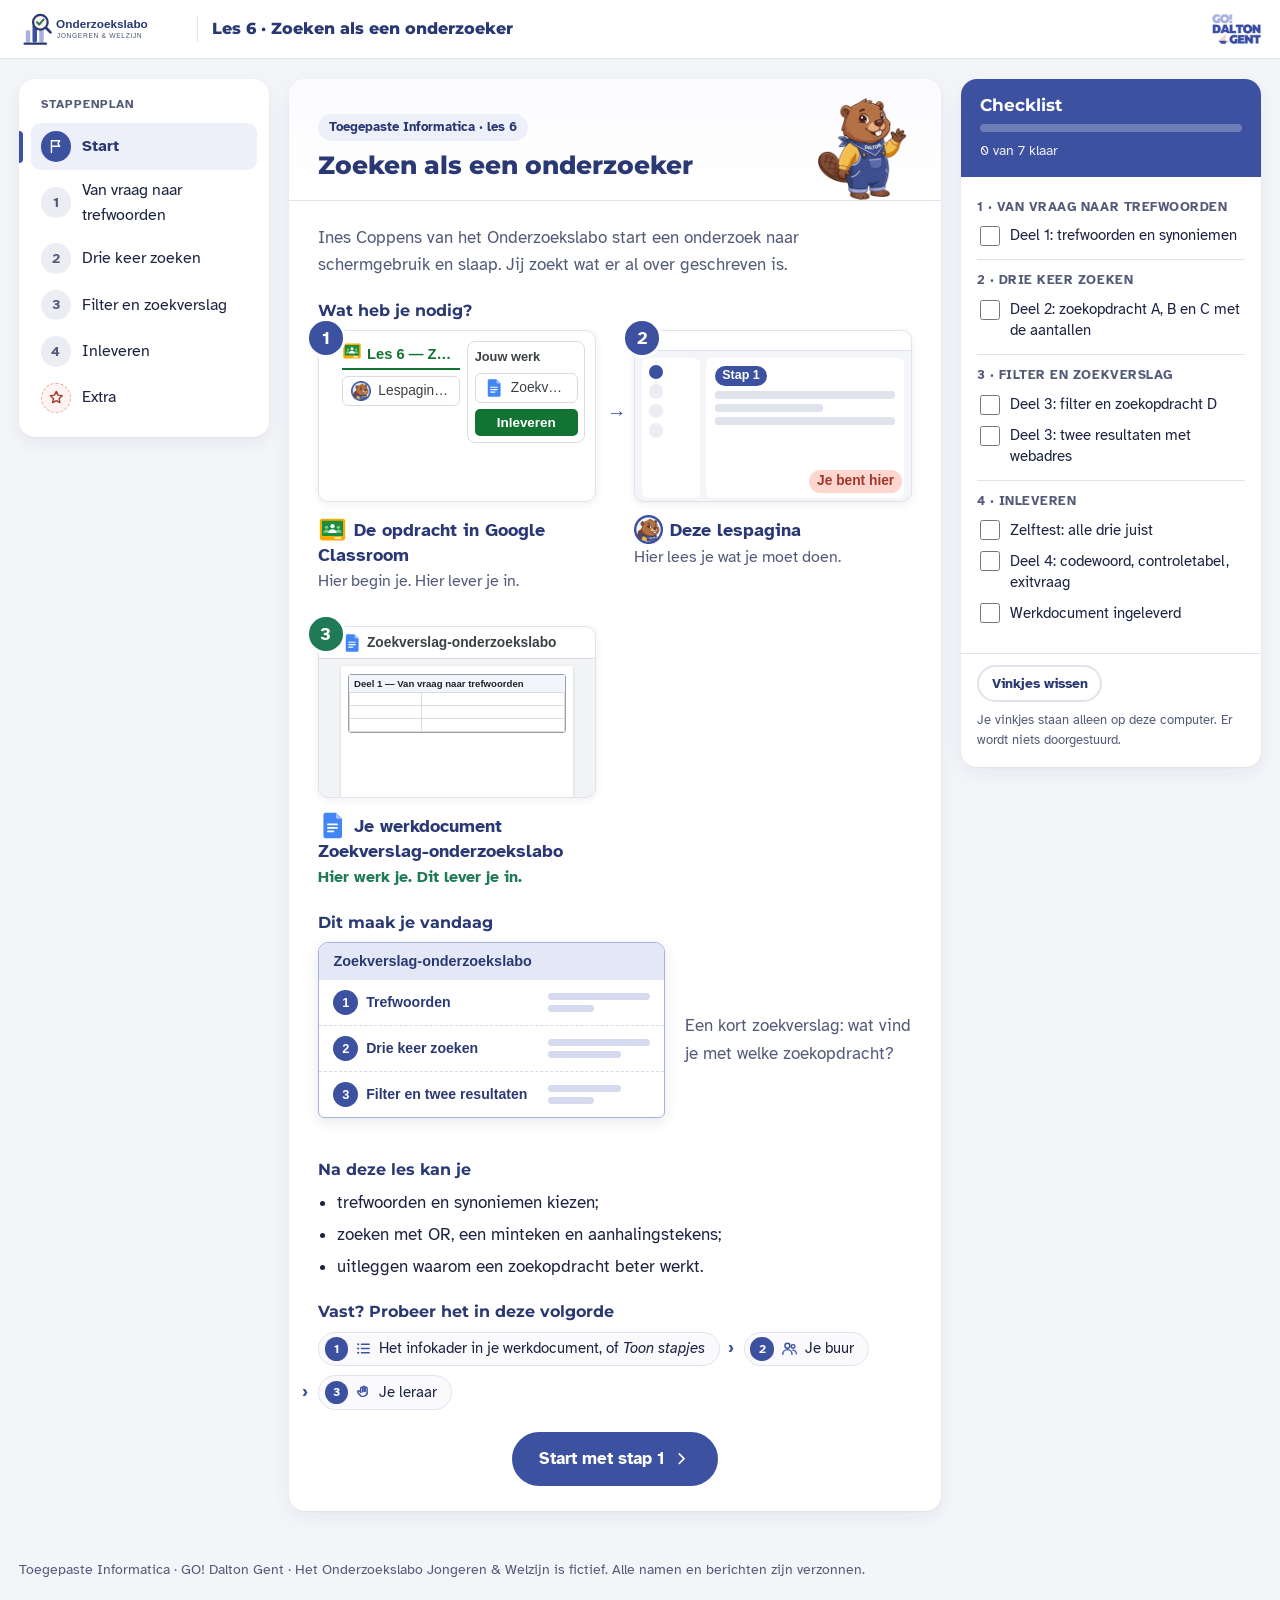
==== index.html @ 448ae1a4 "Les 6: Zoeken als een onderzoeker (3MWWE) Co-Authored-By: Claude Sonnet 5.5 <noreply@anthropic.com>" ====
<!DOCTYPE html>
<html lang="nl-BE">
<head>
  <meta charset="UTF-8">
  <meta name="viewport" content="width=device-width, initial-scale=1">
  <title>Lespagina · Les 6 · Zoeken als een onderzoeker · Onderzoekslabo</title>
  <link rel="icon" href="assets/logos/lespagina-icon.png" type="image/png">
  <link rel="stylesheet" href="css/style.css">
</head>
<body data-storage="zoeken-labo_v1_" data-modus-start="kort" data-laatste-stap="4" data-ai-hulp="uit">

<!-- Pictogrammen: eenvoudige lijntekeningen, eigen werk. -->
<svg xmlns="http://www.w3.org/2000/svg" style="display:none">
  <symbol id="i-flag" viewBox="0 0 24 24"><path d="M5 21V4"/><path d="M5 4h12l-2.5 4 2.5 4H5"/></symbol>
  <symbol id="i-check" viewBox="0 0 24 24"><path d="M5 12.5l4.5 4.5L19 7.5"/></symbol>
  <symbol id="i-check-circle" viewBox="0 0 24 24"><circle cx="12" cy="12" r="9"/><path d="M8 12.5l2.7 2.7L16 10"/></symbol>
  <symbol id="i-list" viewBox="0 0 24 24"><path d="M9 6h11M9 12h11M9 18h11"/><path d="M4.5 6h.01M4.5 12h.01M4.5 18h.01" stroke-width="3"/></symbol>
  <symbol id="i-bulb" viewBox="0 0 24 24"><path d="M9 18h6M10 21h4"/><path d="M12 3a6 6 0 0 0-4 10.5c.7.7 1 1.5 1 2.5h6c0-1 .3-1.8 1-2.5A6 6 0 0 0 12 3z"/></symbol>
  <symbol id="i-alert" viewBox="0 0 24 24"><path d="M12 3.5l9.5 17h-19z"/><path d="M12 10v4.5M12 17.5h.01"/></symbol>
  <symbol id="i-users" viewBox="0 0 24 24"><circle cx="9" cy="8" r="3.5"/><path d="M2.5 20a6.5 6.5 0 0 1 13 0"/><circle cx="17" cy="9" r="2.5"/><path d="M16.5 14.2a5 5 0 0 1 5 5"/></symbol>
  <symbol id="i-send" viewBox="0 0 24 24"><path d="M12 15V3M7 8l5-5 5 5"/><path d="M4 14v6h16v-6"/></symbol>
  <symbol id="i-star" viewBox="0 0 24 24"><path d="M12 3.5l2.6 5.4 5.9.8-4.3 4.1 1 5.9L12 16.9l-5.2 2.8 1-5.9-4.3-4.1 5.9-.8z"/></symbol>
  <symbol id="i-hand" viewBox="0 0 24 24"><path d="M8 12V6a1.5 1.5 0 0 1 3 0v5"/><path d="M11 10.5V4.5a1.5 1.5 0 0 1 3 0v6"/><path d="M14 10.5V6a1.5 1.5 0 0 1 3 0v7.5"/><path d="M8 11.5l-1.5-1.5a1.6 1.6 0 0 0-2.3 2.3l3.6 4.2A6.5 6.5 0 0 0 17 13.5"/></symbol>
  <symbol id="i-left" viewBox="0 0 24 24"><path d="M15 6l-6 6 6 6"/></symbol>
  <symbol id="i-right" viewBox="0 0 24 24"><path d="M9 6l6 6-6 6"/></symbol>
  <symbol id="i-lock" viewBox="0 0 24 24"><rect x="5" y="11" width="14" height="10" rx="2"/><path d="M8 11V8a4 4 0 0 1 8 0v3"/></symbol>
</svg>

<div class="teacher-banner">Leraarweergave: de roze kaders tonen waar je een screenshot kan plaatsen. Leerlingen zien die kaders niet.</div>

<header class="topbar">
  <div class="topbar-inner">
    <a class="brand" href="index.html" title="Naar het begin van de les">
      <img src="assets/onderzoekslabo-logo.svg" alt="Onderzoekslabo Jongeren &amp; Welzijn">
      <span class="brand-lesson">Les 6 · Zoeken als een onderzoeker</span>
    </a>
    <span class="topbar-spacer"></span>
    <img class="dalton-mark" src="assets/dalton-gent-logo.png" alt="GO! Dalton Gent">
  </div>
</header>

<div class="layout">

  <!-- ============ LINKS: de route ============ -->
  <nav class="route" aria-label="Stappenplan">
    <p class="route-title">Stappenplan</p>
    <button class="nav-btn" type="button" data-step="start"><span class="nav-num"><svg class="ic" aria-hidden="true"><use href="#i-flag"/></svg></span><span class="nav-lbl">Start</span></button>
    <button class="nav-btn" type="button" data-step="1"><span class="nav-num"><span class="nav-n">1</span><svg class="ic nav-check" aria-hidden="true"><use href="#i-check"/></svg></span><span class="nav-lbl">Van vraag naar trefwoorden</span></button>
    <button class="nav-btn" type="button" data-step="2"><span class="nav-num"><span class="nav-n">2</span><svg class="ic nav-check" aria-hidden="true"><use href="#i-check"/></svg></span><span class="nav-lbl">Drie keer zoeken</span></button>
    <button class="nav-btn" type="button" data-step="3"><span class="nav-num"><span class="nav-n">3</span><svg class="ic nav-check" aria-hidden="true"><use href="#i-check"/></svg></span><span class="nav-lbl">Filter en zoekverslag</span></button>
    <button class="nav-btn" type="button" data-step="4"><span class="nav-num"><span class="nav-n">4</span><svg class="ic nav-check" aria-hidden="true"><use href="#i-check"/></svg></span><span class="nav-lbl">Inleveren</span></button>
    <button class="nav-btn extra" type="button" data-step="extra"><span class="nav-num"><svg class="ic" aria-hidden="true"><use href="#i-star"/></svg></span><span class="nav-lbl">Extra</span></button>
  </nav>

  <!-- ============ MIDDEN: één stap tegelijk ============ -->
  <main id="main">

    <!-- ===== START ===== -->
    <section class="pane" id="pane-start" aria-labelledby="h-start">
      <article class="card">
        <header class="card-head met-mascotte">
          <div>
            <div class="tags"><span class="tag tag-where">Toegepaste Informatica · les 6</span></div>
            <h1 id="h-start">Zoeken als een onderzoeker</h1>
          </div>
          <img class="mascotte-kop" src="assets/mascotte/dalton_welkom.webp" alt="" width="120" height="120">
        </header>
        <div class="card-body">
          <p class="intro">Ines Coppens van het Onderzoekslabo start een onderzoek naar schermgebruik en slaap. Jij zoekt wat er al over geschreven is.</p>

          <h2 class="sec">Wat heb je nodig?</h2>
          <ol class="nodig">
            <li class="nodig-item">
              <div class="mock mock-opdracht" aria-hidden="true"><div class="mo-midden"><div class="mo-titel"><img class="logo" src="assets/logos/classroom.svg" alt="">Les 6 — Zoeken als een onderzoeker</div><div class="mo-chip"><img class="logo" src="assets/logos/lespagina.webp" alt=""><span>Lespagina · Les 6</span></div></div><div class="mo-werk"><div class="mo-werk-kop">Jouw werk</div><div class="mo-chip"><img class="logo" src="assets/logos/docs.svg" alt=""><span>Zoekverslag-onderzoekslabo</span></div><div class="mo-knop">Inleveren</div></div></div>
              <p class="nodig-naam"><img class="logo" src="assets/logos/classroom.svg" alt="">De opdracht in Google Classroom</p>
              <p class="nodig-uitleg">Hier begin je. Hier lever je in.</p>
            </li>
            <li class="nodig-item">
              <div class="mock mock-lespagina" aria-hidden="true">
                <div class="ml-balk"></div>
                <div class="ml-midden">
                  <div class="ml-route"><span></span><span></span><span></span><span></span></div>
                  <div class="ml-stap"><span class="ml-tag">Stap 1</span><span class="ml-lijn"></span><span class="ml-lijn kort"></span><span class="ml-lijn"></span></div>
                </div>
                <div class="ml-hier">Je bent hier</div>
              </div>
              <p class="nodig-naam"><img class="logo" src="assets/logos/lespagina.webp" alt="">Deze lespagina</p>
              <p class="nodig-uitleg">Hier lees je wat je moet doen.</p>
            </li>
            <li class="nodig-item inleveren">
              <div class="mock mock-werkdocument" aria-hidden="true">
                <div class="mw-balk"><img class="logo" src="assets/logos/docs.svg" alt="">Zoekverslag-onderzoekslabo</div>
                <div class="mw-blad">
                  <div class="mw-venster">
                    <div class="mw-kop">Deel 1 — Van vraag naar trefwoorden</div>
                    <div class="mw-rijen"><span></span><span></span><span></span><span></span><span></span><span></span></div>
                  </div>
                </div>
              </div>
              <p class="nodig-naam"><img class="logo" src="assets/logos/docs.svg" alt="">Je werkdocument Zoekverslag-onderzoekslabo</p>
              <p class="nodig-uitleg">Hier werk je. Dit lever je in.</p>
            </li>
          </ol>

          <h2 class="sec">Dit maak je vandaag</h2>
          <div class="vandaag">
            <div class="mailbouw" role="img" aria-label="Tekening van het zoekverslag in drie delen: 1 trefwoorden en synoniemen, 2 drie keer zoeken, 3 filter en twee resultaten.">
              <div class="mb-kop">Zoekverslag-onderzoekslabo</div>
              <div class="mb-rij"><span class="mb-naam"><b>1</b> Trefwoorden</span><span class="mb-balk"><i></i><i class="kort"></i></span></div>
              <div class="mb-rij"><span class="mb-naam"><b>2</b> Drie keer zoeken</span><span class="mb-balk"><i></i><i class="mid"></i></span></div>
              <div class="mb-rij"><span class="mb-naam"><b>3</b> Filter en twee resultaten</span><span class="mb-balk"><i class="mid"></i><i class="kort"></i></span></div>
            </div>
            <p>Een kort zoekverslag: wat vind je met welke zoekopdracht?</p>
          </div>

          <h2 class="sec">Na deze les kan je</h2>
          <ul class="doelen">
            <li>trefwoorden en synoniemen kiezen;</li>
            <li>zoeken met OR, een minteken en aanhalingstekens;</li>
            <li>uitleggen waarom een zoekopdracht beter werkt.</li>
          </ul>

          <h2 class="sec">Vast? Probeer het in deze volgorde</h2>
          <ol class="vast">
            <li><svg class="ic" aria-hidden="true"><use href="#i-list"/></svg><span>Het infokader in je werkdocument, of <em>Toon stapjes</em></span></li>
            <li><svg class="ic" aria-hidden="true"><use href="#i-users"/></svg><span>Je buur</span></li>
            <li><svg class="ic" aria-hidden="true"><use href="#i-hand"/></svg><span>Je leraar</span></li>
          </ol>

          <p class="start-cta"><button class="btn btn-primary" type="button" data-goto="1">Start met stap 1 <svg class="ic" aria-hidden="true"><use href="#i-right"/></svg></button></p>
        </div>
      </article>
    </section>


    <!-- ===== STAP 1 ===== -->
    <section class="pane" id="pane-1" aria-labelledby="h-1">
      <article class="card">
        <header class="card-head"><div class="tags"><span class="tag tag-step">Stap 1</span><span class="tag tag-where"><img class="logo" src="assets/logos/docs.svg" alt=""> Werkdocument, deel 1</span></div><h2 id="h-1">Van vraag naar trefwoorden</h2></header>
        <div class="card-body">
          <p class="intro">Je haalt de trefwoorden uit de vraag van Ines.</p>
          <div class="todo-box">
            <div class="todo-head"><h3><svg class="ic" aria-hidden="true"><use href="#i-list"/></svg> Wat moet je doen?</h3></div>
            <ol class="doe">
<li><details class="stapjes"><summary><span class="doe-tekst">Open Google in een nieuw tabblad.</span><span class="stapjes-knop" aria-hidden="true"></span></summary>
<ol class="klein">
<li><p>Klik rechts van je tabbladen op het plusje.</p><div class="teken-tabs" role="img" aria-label="Tekening van de tabbladen bovenaan in Chrome: Google Classroom, Lespagina Les 6 en Zoekverslag-onderzoekslabo. Het plusje rechts ervan staat in een rood kader."><span class="tt-tab"><img class="logo" src="assets/logos/classroom.svg" alt="">Google Classroom</span><span class="tt-tab"><img class="logo" src="assets/logos/lespagina.webp" alt="">Lespagina · Les 6</span><span class="tt-tab actief"><img class="logo" src="assets/logos/docs.svg" alt="">Zoekverslag-onderzoekslabo</span><span class="tt-tab wijs" style="flex:0 0 auto">+</span></div></li>
<li><p>Typ <strong>google.com</strong> en druk op <strong>Enter</strong>.</p></li>
</ol>
</details></li>
<li><span class="doe-tekst">Typ je antwoord in het lichtblauwe vak.</span><span class="sub">Typ in het vak, niet ernaast.</span></li>
<li><span class="doe-tekst">Maak deel 1 in je werkdocument.</span></li>
            </ol>
          </div>
          <div class="tip"><svg class="ic" aria-hidden="true"><use href="#i-bulb"/></svg><p><strong>Staat er een zin in je vak?</strong> Hou één woord over.</p></div>
        </div>
        <footer class="card-nav"><button class="btn" type="button" data-goto="start"><svg class="ic" aria-hidden="true"><use href="#i-left"/></svg> Start</button><button class="btn btn-primary" type="button" data-goto="2">Stap 2 <svg class="ic" aria-hidden="true"><use href="#i-right"/></svg></button></footer>
      </article>
    </section>


    <!-- ===== STAP 2 ===== -->
    <section class="pane" id="pane-2" aria-labelledby="h-2">
      <article class="card">
        <header class="card-head"><div class="tags"><span class="tag tag-step">Stap 2</span><span class="tag tag-where"><img class="logo" src="assets/logos/docs.svg" alt=""> Werkdocument, deel 2</span></div><h2 id="h-2">Drie keer zoeken</h2></header>
        <div class="card-body">
          <p class="intro">Je ziet wat elke zoekopdracht oplevert.</p>
          <div class="todo-box">
            <div class="todo-head"><h3><svg class="ic" aria-hidden="true"><use href="#i-list"/></svg> Wat moet je doen?</h3></div>
            <ol class="doe">
<li><details class="stapjes"><summary><span class="doe-tekst">Typ een zoekopdracht in Google.</span><span class="stapjes-knop" aria-hidden="true"></span></summary>
<ol class="klein">
<li><p>Klik in het zoekvak. Typ je zoekopdracht en druk op <strong>Enter</strong>.</p><div class="gzoek" role="img" aria-label="Tekening van het zoekvak van Google met de zoekopdracht slaap jongeren gsm OR smartphone. Het zoekvak staat in een rood kader."><div class="gz-vak wijs">slaap jongeren gsm OR smartphone</div></div></li>
<li><p>Zoekopdracht C: neem B en zet er <strong>"blauw licht"</strong> en <strong>-kopen</strong> bij.</p><div class="gzoek" role="img" aria-label="Tekening van het zoekvak van Google met de zoekopdracht slaap jongeren gsm OR smartphone, blauw licht tussen aanhalingstekens, en -kopen. Het zoekvak staat in een rood kader."><div class="gz-vak wijs">slaap jongeren gsm OR smartphone "blauw licht" -kopen</div></div><span class="sub">Dit voorbeeld mag je overnemen.</span></li>
</ol>
</details></li>
<li><details class="stapjes"><summary><span class="doe-tekst">Tel de gewone resultaten.</span><span class="stapjes-knop" aria-hidden="true"></span></summary>
<ol class="klein">
<li><p>Tel de eerste 5 gewone resultaten. Sla het AI-overzicht en de advertenties over.</p><div class="gres" role="img" aria-label="Tekening van een pagina met zoekresultaten. Boven staan het AI-overzicht en een advertentie met Gesponsord: die tellen niet mee. Eronder staan gewone resultaten: die tellen wel mee."><div class="gr-blok nee"><span class="gr-naam">AI-overzicht <span>telt niet</span></span><i class="gr-lijn"></i><i class="gr-lijn kort"></i></div><div class="gr-blok nee"><span class="gr-naam">Gesponsord <span>telt niet</span></span><i class="gr-lijn"></i><i class="gr-lijn kort"></i></div><div class="gr-blok ja"><span class="gr-naam">Gewoon resultaat 1 <span>telt</span></span><i class="gr-lijn"></i><i class="gr-lijn kort"></i></div><div class="gr-blok ja"><span class="gr-naam">Gewoon resultaat 2 <span>telt</span></span><i class="gr-lijn"></i><i class="gr-lijn kort"></i></div></div></li>
</ol>
</details><span class="sub">Je buur telt misschien andere resultaten: dat is normaal.</span></li>
<li><span class="doe-tekst">Maak deel 2 in je werkdocument.</span></li>
            </ol>
          </div>
          <div class="tip"><svg class="ic" aria-hidden="true"><use href="#i-bulb"/></svg><p><strong>Staat er bovenaan een AI-overzicht?</strong> Tel het niet mee.</p></div>
        </div>
        <footer class="card-nav"><button class="btn" type="button" data-goto="1"><svg class="ic" aria-hidden="true"><use href="#i-left"/></svg> Stap 1</button><button class="btn btn-primary" type="button" data-goto="3">Stap 3 <svg class="ic" aria-hidden="true"><use href="#i-right"/></svg></button></footer>
      </article>
    </section>


    <!-- ===== STAP 3 ===== -->
    <section class="pane" id="pane-3" aria-labelledby="h-3">
      <article class="card">
        <header class="card-head"><div class="tags"><span class="tag tag-step">Stap 3</span><span class="tag tag-where"><img class="logo" src="assets/logos/docs.svg" alt=""> Werkdocument, deel 3</span></div><h2 id="h-3">Filter en zoekverslag</h2></header>
        <div class="card-body">
          <p class="intro">Een filter laat maar een deel van de resultaten zien.</p>
          <div class="todo-box">
            <div class="todo-head"><h3><svg class="ic" aria-hidden="true"><use href="#i-list"/></svg> Wat moet je doen?</h3></div>
            <ol class="doe">
<li><details class="stapjes"><summary><span class="doe-tekst">Kies een filter onder <span class="ui">Tools</span>.</span><span class="stapjes-knop" aria-hidden="true"></span></summary>
<ol class="klein">
<li><p>Zoek je beste zoekopdracht. Klik onder het zoekvak op <span class="ui">Tools</span>.</p><div class="gzoek" role="img" aria-label="Tekening van het zoekvak van Google met daaronder de tabs Alle, Afbeeldingen, Video's, Nieuws en Tools. Tools staat in een rood kader."><div class="gz-vak">slaap jongeren gsm OR smartphone</div><div class="gz-tabs"><span class="aan">Alle</span><span>Afbeeldingen</span><span>Video's</span><span>Nieuws</span><span class="wijs">Tools</span></div></div></li>
<li><p>Klik op <span class="ui">Elke periode</span>.</p><div class="gzoek" role="img" aria-label="Tekening van het menu van Tools met Elke taal, Elke periode in een rood kader, Alle resultaten en Geavanceerd zoeken."><div class="gz-lijst"><div>Elke taal</div><div class="wijs">Elke periode</div><div>Alle resultaten</div><div>Geavanceerd zoeken</div></div></div></li>
<li><p>Kies <span class="ui">Afgelopen jaar</span>.</p><div class="gzoek" role="img" aria-label="Tekening van de lijst met periodes: Elke periode, Afgelopen uur, Afgelopen 24 uur, Afgelopen week, Afgelopen maand, Afgelopen jaar in een rood kader, en Aangepaste periode."><div class="gz-lijst"><div>Elke periode</div><div>Afgelopen uur</div><div>Afgelopen 24 uur</div><div>Afgelopen week</div><div>Afgelopen maand</div><div class="wijs">Afgelopen jaar</div><div>Aangepaste periode…</div></div></div></li>
</ol>
</details><span class="sub">Weer weg: klik onder <span class="ui">Tools</span> op <span class="ui">Wissen</span>.</span></li>
<li><span class="doe-tekst">Maak deel 3 in je werkdocument.</span></li>
            </ol>
          </div>
          <div class="tip"><svg class="ic" aria-hidden="true"><use href="#i-bulb"/></svg><p><strong>Begint je webadres met google.com?</strong> Klik eerst op het resultaat. Kopieer dan het adres.</p></div>
        </div>
        <footer class="card-nav"><button class="btn" type="button" data-goto="2"><svg class="ic" aria-hidden="true"><use href="#i-left"/></svg> Stap 2</button><button class="btn btn-primary" type="button" data-goto="4">Inleveren <svg class="ic" aria-hidden="true"><use href="#i-right"/></svg></button></footer>
      </article>
    </section>


    <!-- ===== STAP 4 ===== -->
    <section class="pane" id="pane-4" aria-labelledby="h-4">
      <article class="card">
        <header class="card-head met-mascotte">
          <div>
            <div class="tags"><span class="tag tag-step">Stap 4</span><span class="tag tag-where"><svg class="ic" aria-hidden="true"><use href="#i-send"/></svg> Inleveren</span><span class="tag tag-where"><img class="logo" src="assets/logos/docs.svg" alt=""> Werkdocument, deel 4</span></div>
            <h2 id="h-4">Inleveren</h2>
          </div>
          <img class="mascotte-kop" src="assets/mascotte/dalton_inleveren.webp" alt="" width="120" height="120">
        </header>
        <div class="card-body">
          <p class="intro">Beantwoord eerst de drie vragen: zijn ze allemaal juist, dan zie je hoe je inlevert.</p>
          <div class="quiz">
            <div class="quiz-q" data-ok="Juist. OR zegt: het ene woord, het andere woord, of allebei. Zo vind je meer." data-nok="Nog niet. Kijk in deel 2 in het infokader: wat doet OR?">
              <p>1. Waarom zet je OR tussen gsm en smartphone?</p>
              <div class="opts">
                <button type="button" data-right>Zo vind je pagina's met het ene of het andere woord</button>
                <button type="button">Zo vind je alleen pagina's met allebei de woorden</button>
                <button type="button">Zo vind je geen pagina's met smartphone</button>
              </div>
              <p class="feedback" role="status"></p>
            </div>
            <div class="quiz-q" data-ok="Juist. Het minteken staat vlak voor het woord, zonder spatie." data-nok="Nog niet. Kijk in deel 2 in het infokader: waar staat het minteken?">
              <p>2. Welke zoekopdracht sluit pagina's over baby's uit?</p>
              <div class="opts">
                <button type="button">slaap jongeren - baby</button>
                <button type="button" data-right>slaap jongeren -baby</button>
                <button type="button">slaap jongeren NOT baby</button>
              </div>
              <p class="feedback" role="status"></p>
            </div>
            <div class="quiz-q" data-ok="Juist. Het AI-overzicht en de advertenties tel je niet mee." data-nok="Nog niet. Kijk in deel 2 in het infokader: wat tel je?">
              <p>3. Je telt de eerste 5 resultaten. Wat tel je niet mee?</p>
              <div class="opts">
                <button type="button">Een resultaat van een krant</button>
                <button type="button" data-right>Het AI-overzicht</button>
                <button type="button">Een resultaat van een school</button>
              </div>
              <p class="feedback" role="status"></p>
            </div>
          </div>
          <p class="slot" aria-live="polite" data-codewoord="TREFWOORD"><svg class="ic ic-dicht" aria-hidden="true"><use href="#i-lock"/></svg><svg class="ic ic-open" aria-hidden="true"><use href="#i-check-circle"/></svg><span class="slot-tekst">Beantwoord de drie vragen hierboven juist. Dan zie je hier hoe je inlevert.</span></p>
          <div class="todo-box" data-na-zelftest="c4z">
            <div class="todo-head"><h3><svg class="ic" aria-hidden="true"><use href="#i-list"/></svg> Wat moet je doen?</h3></div>
            <ol class="doe">
<li><span class="doe-tekst">Maak deel 4 in je werkdocument.</span><span class="sub">Het codewoord staat in de groene regel hierboven.</span></li>
<li><details class="stapjes"><summary><span class="doe-tekst">Lever in.</span><span class="stapjes-knop" aria-hidden="true"></span></summary>
<ol class="klein">
<li><p>Klik bovenaan op het tabblad <strong class="met-logo"><img class="logo" src="assets/logos/classroom.svg" alt="">Google Classroom</strong>.</p><div class="teken-tabs" role="img" aria-label="Tekening van de tabbladen bovenaan in Chrome. Het tabblad Google Classroom staat in een rood kader."><span class="tt-tab wijs"><img class="logo" src="assets/logos/classroom.svg" alt="">Google Classroom</span><span class="tt-tab"><img class="logo" src="assets/logos/lespagina.webp" alt="">Lespagina · Les 6</span><span class="tt-tab actief"><img class="logo" src="assets/logos/docs.svg" alt="">Zoekverslag-onderzoekslabo</span></div></li>
<li><p>Zoek rechts, bij <strong>Jouw werk</strong>, de knop <span class="ui">Inleveren</span>. Klik erop.</p></li>
<li><p>Klik in het venster <em>Je werk inleveren?</em> nog eens op <span class="ui">Inleveren</span>.<span class="sub">Daarna staat er rechts <em>Ingeleverd</em>.</span></p></li>
</ol>
</details></li>
            </ol>
            <figure class="clip"><video src="assets/video/inleveren.mp4" poster="assets/video/inleveren.jpg" autoplay loop muted playsinline controls preload="metadata" aria-label="Filmpje: rechts, bij Jouw werk, op Inleveren klikken; in het venster Je werk inleveren? nog eens op Inleveren klikken; daarna staat er Ingeleverd."></video><figcaption>Filmpje van 10 seconden: zo lever je in. Het is een andere opdracht, de knoppen zijn dezelfde.</figcaption></figure>
          </div>
        </div>
        <footer class="card-nav"><button class="btn" type="button" data-goto="3"><svg class="ic" aria-hidden="true"><use href="#i-left"/></svg> Stap 3</button><button class="btn btn-primary" type="button" data-goto="extra">Extra <svg class="ic" aria-hidden="true"><use href="#i-right"/></svg></button></footer>
      </article>
    </section>


    <!-- ===== EXTRA ===== -->
    <section class="pane" id="pane-extra" aria-labelledby="h-extra">
      <article class="card">
        <header class="card-head"><div class="tags"><span class="tag tag-extra">Extra · niet verplicht</span></div><h2 id="h-extra">Zoeken in het Engels</h2></header>
        <div class="card-body">
          <p class="intro">Alleen als je ingeleverd hebt en tijd over hebt. Het telt niet mee.</p>
          <div class="todo-box">
            <div class="todo-head"><h3><svg class="ic" aria-hidden="true"><use href="#i-list"/></svg> Wat moet je doen?</h3></div>
            <ol class="doe">
<li><span class="doe-tekst">Maak het Extra in je werkdocument.</span><span class="sub">Je hoeft niet opnieuw in te leveren.</span></li>
            </ol>
          </div>
        </div>
        <footer class="card-nav"><button class="btn" type="button" data-goto="4"><svg class="ic" aria-hidden="true"><use href="#i-left"/></svg> Inleveren</button><button class="btn" type="button" data-goto="start">Naar het begin</button></footer>
      </article>
    </section>

  </main>

  <!-- ============ RECHTS: de checklist ============ -->
  <aside class="checklist leeg" id="checklist" aria-labelledby="h-cl">
    <div class="cl-head">
      <h2 id="h-cl">Checklist</h2>
      <div class="cl-bar" role="progressbar" aria-label="Voortgang" aria-valuemin="0" aria-valuemax="100" aria-valuenow="0"><div class="cl-fill" id="clFill"></div></div>
      <p class="cl-count" id="clCount">0 van 0 klaar</p>
    </div>
    <div class="cl-body">
      <div class="cl-group" data-step="1"><h3>1 · Van vraag naar trefwoorden</h3>
        <label class="cl-item"><input type="checkbox" id="c1a"><span>Deel 1: trefwoorden en synoniemen</span></label>
      </div>
      <div class="cl-group" data-step="2"><h3>2 · Drie keer zoeken</h3>
        <label class="cl-item"><input type="checkbox" id="c2a"><span>Deel 2: zoekopdracht A, B en C met de aantallen</span></label>
      </div>
      <div class="cl-group" data-step="3"><h3>3 · Filter en zoekverslag</h3>
        <label class="cl-item"><input type="checkbox" id="c3a"><span>Deel 3: filter en zoekopdracht D</span></label>
        <label class="cl-item"><input type="checkbox" id="c3b"><span>Deel 3: twee resultaten met webadres</span></label>
      </div>
      <div class="cl-group" data-step="4"><h3>4 · Inleveren</h3>
        <label class="cl-item"><input type="checkbox" id="c4z"><span>Zelftest: alle drie juist</span></label>
        <label class="cl-item"><input type="checkbox" id="c4a"><span>Deel 4: codewoord, controletabel, exitvraag</span></label>
        <label class="cl-item"><input type="checkbox" id="c4b"><span>Werkdocument ingeleverd</span></label>
      </div>
    </div>
    <div class="cl-foot">
      <button class="btn cl-toggle" type="button" id="clToggle" aria-expanded="false">Toon alles</button>
      <button class="btn" type="button" id="btnReset">Vinkjes wissen</button>
      <p class="cl-note">Je vinkjes staan alleen op deze computer. Er wordt niets doorgestuurd.</p>
    </div>
  </aside>
</div>

<!-- ============ Klaar! ============ -->
<div class="klaar-overlay" id="klaar" role="dialog" aria-modal="true" aria-labelledby="h-klaar" hidden>
  <div class="klaar-card">
    <img class="mascotte-klaar" src="assets/mascotte/dalton_succes.webp" alt="" width="150" height="150">
    <h2 id="h-klaar">Je zoekverslag is klaar!</h2>
    <p>Alles is afgevinkt en ingeleverd. Heb je nog tijd? Probeer dan het <strong>Extra</strong>.</p>
    <button class="btn btn-primary" type="button" id="klaarSluit">Sluiten</button>
  </div>
</div>

<footer class="site">
  Toegepaste Informatica · GO! Dalton Gent · Het Onderzoekslabo Jongeren &amp; Welzijn is fictief. Alle namen en berichten zijn verzonnen.
</footer>

<script src="js/script.js"></script>
</body>
</html>
---- css/style.css ----
/* ==========================================================================
   Les 6 · Zoeken als een onderzoeker (Onderzoekslabo) — leerlingentool
   Toegepaste Informatica · 2de graad Maatschappij en welzijn
   (doorstroomfinaliteit) · GO! Dalton Gent · 3MWWE
   Uit _sjablonen/lespakket (19-11-2026), met onderaan de tekeningen van deze les.

   Opbouw naar het voorbeeld van PedalPro (rustig, één ding tegelijk):
     links   de route (stappenlijst, altijd zichtbaar)
     midden  één stap: titel · één zin · wat moet je doen · één tip · klaar als
     rechts  de checklist met concrete taken (altijd zichtbaar)
   Op een half scherm (< 900 px) staat alles onder elkaar en toont de checklist
   alleen de taken van de stap waarin je zit.

   Huisstijl: Dalton-kleuren. Geen externe bestanden: lettertypes staan in
   assets/fonts (OFL-licentie), pictogrammen staan als SVG in index.html.
   ========================================================================== */

@font-face { font-family: "Atkinson"; src: url("../assets/fonts/atkinson-regular.woff2") format("woff2"); font-weight: 400; font-style: normal; font-display: swap; }
@font-face { font-family: "Atkinson"; src: url("../assets/fonts/atkinson-bold.woff2") format("woff2"); font-weight: 700; font-style: normal; font-display: swap; }
@font-face { font-family: "Atkinson"; src: url("../assets/fonts/atkinson-italic.woff2") format("woff2"); font-weight: 400; font-style: italic; font-display: swap; }
/* Atkinson tekent de nul met een schuine streep (lijkt op Ø). Cijfers daarom uit een systeemlettertype. */
@font-face { font-family: "Atkinson"; src: local("Segoe UI"), local("SegoeUI"), local("Arial"), local("Helvetica"), local("Roboto"); font-weight: 400; unicode-range: U+0030-0039; }
@font-face { font-family: "Atkinson"; src: local("Segoe UI Bold"), local("SegoeUI-Bold"), local("Arial Bold"), local("Arial-BoldMT"), local("Helvetica Bold"), local("Roboto Bold"); font-weight: 700; unicode-range: U+0030-0039; }
/* ook schuin: anders wordt "16.30 uur" in een cursief citaat 16.3Ø (MW les 4, 13-10-2026) */
@font-face { font-family: "Atkinson"; src: local("Segoe UI Italic"), local("SegoeUI-Italic"), local("Arial Italic"), local("Arial-ItalicMT"), local("Helvetica Oblique"), local("Helvetica-Oblique"), local("Roboto Italic"), local("Roboto-Italic"); font-weight: 400; font-style: italic; unicode-range: U+0030-0039; }
@font-face { font-family: "Montserrat"; src: url("../assets/fonts/montserrat-heavy.woff2") format("woff2"); font-weight: 700 900; font-style: normal; font-display: swap; }

:root {
  /* Dalton Gent-huisstijl */
  --navy: #3C51A0;
  --navy-deep: #2A3973;
  --peri: #A7B1DE;
  --peri-soft: #EEF0F9;
  --blush: #FCD6CF;
  --blush-soft: #FEF3F0;
  --paper: #FFFFFF;
  --bg: #F4F5F9;

  --ink: #1D2340;
  --muted: #545B78;
  --line: #E1E3EC;

  --ok: #1F7A55;
  --ok-soft: #EAF6F0;
  --warn: #A0372A;
  --warn-soft: #FDF1EE;
  --tip: #8A5A00;
  --tip-soft: #FFF7E3;

  --radius: 16px;
  --radius-sm: 10px;
  --shadow: 0 1px 2px rgba(29, 35, 64, .05), 0 6px 20px rgba(29, 35, 64, .06);

  --body: "Atkinson", "Segoe UI", Arial, sans-serif;
  --head: "Montserrat", "Segoe UI", Arial, sans-serif;
  --mono: "Courier New", Consolas, monospace;
}

* { box-sizing: border-box; }
html { -webkit-text-size-adjust: 100%; }
body {
  margin: 0;
  font-family: var(--body);
  font-size: 17px;
  line-height: 1.6;
  color: var(--ink);
  background: var(--bg);
}
h1, h2, h3 { font-family: var(--head); color: var(--navy-deep); line-height: 1.2; margin: 0; }
p { margin: 0 0 .8rem; }
p:last-child { margin-bottom: 0; }
a { color: var(--navy); }
code { font-family: var(--mono); font-size: .92em; background: var(--peri-soft); padding: .05rem .3rem; border-radius: 5px; overflow-wrap: anywhere; }
:focus-visible { outline: 3px solid var(--navy); outline-offset: 2px; border-radius: 6px; }
[hidden] { display: none !important; }

/* Pictogrammen (SVG-symbolen bovenaan index.html) */
.ic { width: 1.15em; height: 1.15em; flex-shrink: 0; fill: none; stroke: currentColor; stroke-width: 2; stroke-linecap: round; stroke-linejoin: round; vertical-align: -.2em; }

/* Knop- en toetsnamen */
.ui { font-weight: 700; color: var(--navy-deep); background: var(--peri-soft); padding: 0 .35rem; border-radius: 5px; white-space: nowrap; }
.key { display: inline-block; font-weight: 700; font-size: .9em; border: 1px solid #C4C7D4; border-bottom-width: 3px; border-radius: 6px; background: #fff; padding: 0 .35rem; white-space: nowrap; }

/* ---------- Kopbalk ---------- */
.topbar { background: var(--paper); border-bottom: 1px solid var(--line); }
.topbar-inner { max-width: 1440px; margin: 0 auto; padding: .7rem 1.2rem; display: flex; align-items: center; gap: 1rem; }
.brand { display: flex; align-items: center; gap: .9rem; text-decoration: none; min-width: 0; }
.brand img { height: 36px; width: auto; display: block; flex-shrink: 0; }
.brand-lesson { font-family: var(--head); font-weight: 800; font-size: 1rem; color: var(--navy-deep); white-space: nowrap; overflow: hidden; text-overflow: ellipsis; padding-left: .9rem; border-left: 1px solid var(--line); }
.topbar-spacer { flex: 1; }
.dalton-mark { height: 30px; width: auto; display: block; }

/* ---------- Drie kolommen ---------- */
.layout {
  max-width: 1440px; margin: 0 auto; padding: 1.25rem 1.2rem 3rem;
  display: grid; grid-template-columns: 250px minmax(0, 1fr) 300px; gap: 1.25rem; align-items: start;
}

/* ---------- Links: de route ---------- */
.route { background: var(--paper); border-radius: var(--radius); box-shadow: var(--shadow); padding: 1rem .75rem; position: sticky; top: 1rem; }
.route-title { font-size: .78rem; font-weight: 700; letter-spacing: .08em; text-transform: uppercase; color: var(--muted); padding: 0 .6rem .5rem; margin: 0; }
.route-group { font-size: .78rem; font-weight: 700; color: var(--navy); background: var(--peri-soft); border-radius: 8px; padding: .3rem .6rem; margin: .8rem .3rem .35rem; }
.nav-btn {
  display: flex; align-items: center; gap: .7rem; width: 100%;
  font: inherit; font-size: .97rem; text-align: left; color: var(--ink);
  background: none; border: 0; border-radius: var(--radius-sm); padding: .5rem .6rem; cursor: pointer;
  position: relative;
}
.nav-btn:hover { background: var(--peri-soft); }
.nav-num {
  width: 1.9rem; height: 1.9rem; border-radius: 50%; flex-shrink: 0;
  display: inline-flex; align-items: center; justify-content: center;
  background: #ECEDF3; color: var(--muted); font-weight: 700; font-size: .9rem;
}
.nav-btn[aria-current="step"] { background: var(--peri-soft); font-weight: 700; color: var(--navy-deep); }
.nav-btn[aria-current="step"]::before { content: ""; position: absolute; left: -.75rem; top: .45rem; bottom: .45rem; width: 4px; border-radius: 0 4px 4px 0; background: var(--navy); }
.nav-btn[aria-current="step"] .nav-num { background: var(--navy); color: #fff; }
.nav-btn.done .nav-num { background: var(--ok); color: #fff; }
.nav-btn .nav-check { display: none; }
.nav-btn.done .nav-check { display: block; }
.nav-btn.done .nav-n { display: none; }
.nav-btn.extra .nav-num { background: var(--blush-soft); color: var(--warn); border: 1px dashed #E7A99C; }

/* ---------- Midden: één stap ---------- */
.pane { display: none; }
.pane.active { display: block; }
.card { background: var(--paper); border-radius: var(--radius); box-shadow: var(--shadow); overflow: hidden; }
.card-head { padding: 1.4rem 1.8rem 1.2rem; border-bottom: 1px solid var(--line); background: linear-gradient(180deg, #FBFBFE, #fff); }
.tags { display: flex; flex-wrap: wrap; gap: .45rem; margin-bottom: .65rem; }
.tag { display: inline-flex; align-items: center; gap: .35rem; font-size: .8rem; font-weight: 700; border-radius: 99px; padding: .2rem .7rem; }
.tag-step { background: var(--navy); color: #fff; }
.tag-where { background: var(--peri-soft); color: var(--navy-deep); }
.tag-extra { background: var(--blush); color: var(--warn); }
.card-head h1, .card-head h2 { font-size: 1.55rem; font-weight: 800; }
.card-body { padding: 1.5rem 1.8rem 1.6rem; }

.intro { font-size: 1.05rem; color: var(--muted); margin-bottom: 1.3rem; }

/* "Wat moet je doen?" */
.todo-box { background: #FAFAFD; border: 1px solid var(--line); border-radius: var(--radius-sm); padding: 1.1rem 1.25rem; }
.todo-box h3 { display: flex; align-items: center; gap: .5rem; font-size: 1rem; margin-bottom: .8rem; }
.todo { list-style: none; counter-reset: act; padding: 0; margin: 0; }
.todo > li { counter-increment: act; position: relative; padding-left: 2.4rem; margin-bottom: .85rem; }
.todo > li:last-child { margin-bottom: 0; }
.todo > li::before {
  content: counter(act); position: absolute; left: 0; top: .05rem;
  width: 1.65rem; height: 1.65rem; border-radius: 50%;
  background: var(--navy); color: #fff; font-weight: 700; font-size: .85rem;
  display: flex; align-items: center; justify-content: center;
}
.todo .sub { display: block; color: var(--muted); font-size: .93rem; margin-top: .2rem; }
/* knop naar een bestand in een stap (stap 3: het zip-bestand uit de opdracht), op een eigen regel */
.todo .btn-dl { display: flex; width: fit-content; margin: .45rem 0 .15rem; }

/* Eén tip per stap */
.tip { display: flex; gap: .7rem; align-items: flex-start; background: var(--tip-soft); border-radius: var(--radius-sm); padding: .85rem 1rem; margin-top: 1.1rem; }
.tip .ic { color: var(--tip); margin-top: .15rem; }
.tip.warn { background: var(--warn-soft); }
.tip.warn .ic { color: var(--warn); }

/* Hulp: dichtgeklapt, alleen voor wie het nodig heeft */
.help { margin-top: 1rem; border: 1px solid var(--line); border-radius: var(--radius-sm); }
.help summary { cursor: pointer; padding: .7rem 1rem; font-weight: 700; color: var(--navy); list-style: none; display: flex; align-items: center; gap: .5rem; }
.help summary::-webkit-details-marker { display: none; }
.help summary::after { content: "+"; margin-left: auto; font-size: 1.2rem; line-height: 1; color: var(--muted); }
.help[open] summary::after { content: "–"; }
.help-body { padding: 0 1rem .9rem; }
.help-body > :last-child { margin-bottom: 0; }

/* "Klaar als" */
.result { display: flex; gap: .7rem; align-items: flex-start; background: var(--ok-soft); border-radius: var(--radius-sm); padding: .85rem 1rem; margin: 1.1rem 0 0; }
.result .ic { color: var(--ok); margin-top: .15rem; }

/* Vorige / volgende */
.card-nav { display: flex; justify-content: space-between; gap: .75rem; padding: 1rem 1.8rem 1.4rem; }
.btn {
  display: inline-flex; align-items: center; gap: .4rem;
  font: inherit; font-weight: 700; font-size: .95rem; cursor: pointer; text-decoration: none;
  background: var(--paper); color: var(--navy-deep); border: 2px solid var(--line); border-radius: 99px; padding: .5rem 1.1rem;
}
.btn:hover { border-color: var(--peri); }
.btn-primary { background: var(--navy); border-color: var(--navy); color: #fff; margin-left: auto; }
.btn-primary:hover { background: var(--navy-deep); border-color: var(--navy-deep); }

/* ---------- Rechts: de checklist ---------- */
.checklist { background: var(--paper); border-radius: var(--radius); box-shadow: var(--shadow); position: sticky; top: 1rem; max-height: calc(100vh - 2rem); display: flex; flex-direction: column; overflow: hidden; }
.cl-head { background: var(--navy); color: #fff; padding: 1rem 1.2rem; }
.cl-head h2 { color: #fff; font-size: 1.05rem; margin-bottom: .55rem; }
.cl-bar { height: 8px; background: rgba(255, 255, 255, .25); border-radius: 99px; overflow: hidden; }
.cl-fill { height: 100%; width: 0; background: #fff; border-radius: 99px; transition: width .3s; }
.cl-count { font-size: .85rem; margin: .45rem 0 0; opacity: .9; }
.cl-body { overflow-y: auto; padding: .6rem 1rem 1rem; }
.cl-group { padding: .5rem 0; border-bottom: 1px solid var(--line); }
.cl-group:last-child { border-bottom: 0; }
.cl-group h3 { font-family: var(--body); font-size: .8rem; font-weight: 700; letter-spacing: .04em; text-transform: uppercase; color: var(--muted); margin: .3rem 0 .35rem; }
.cl-group.done h3 { color: var(--ok); }
.cl-group.current h3 { color: var(--navy); }
.cl-item { display: flex; gap: .6rem; align-items: flex-start; padding: .3rem .2rem; border-radius: 8px; cursor: pointer; font-size: .95rem; line-height: 1.4; }
.cl-item:hover { background: var(--peri-soft); }
.cl-item input { width: 20px; height: 20px; margin: .05rem 0 0; accent-color: var(--ok); flex-shrink: 0; cursor: pointer; }
.cl-item input:checked + span { color: var(--muted); text-decoration: line-through; text-decoration-color: rgba(84, 91, 120, .5); }
.cl-foot { padding: .7rem 1rem 1rem; border-top: 1px solid var(--line); display: flex; flex-wrap: wrap; gap: .5rem; align-items: center; }
.cl-foot .btn { font-size: .85rem; padding: .35rem .8rem; }
.cl-note { font-size: .8rem; color: var(--muted); margin: 0; flex-basis: 100%; }
.cl-toggle { display: none; }

/* ---------- Filmpje in Hulp nodig? ---------- */
.help-video { margin: .6rem 0 .8rem; }
.help-video video { width: 100%; max-width: 640px; height: auto; display: block; background: #000;
  border: 1px solid var(--line); border-radius: var(--radius-sm); }
.help-video figcaption { font-size: .88rem; color: var(--muted); margin-top: .3rem; }
/* instructiefilmpje bij een stap: speelt vanzelf, zonder geluid, en herhaalt zich */
.clip { margin: 1rem 0 0; }
.clip video { width: 100%; max-width: 760px; height: auto; display: block; background: #fff;
  border: 1px solid var(--line); border-radius: var(--radius-sm); }
.clip figcaption { font-size: .88rem; color: var(--muted); margin-top: .3rem; }

/* ---------- Startpagina ---------- */
.werkwijze { display: grid; grid-template-columns: repeat(3, minmax(0, 1fr)); gap: .8rem; margin: 0 0 .4rem; }
.werk-tegel { background: #FAFAFD; border: 1px solid var(--line); border-radius: var(--radius-sm); padding: .9rem 1rem; }
.werk-tegel .ic { width: 1.6rem; height: 1.6rem; color: var(--navy); margin-bottom: .35rem; display: block; }
.werk-tegel strong { display: block; color: var(--navy-deep); }
.werk-tegel span { font-size: .92rem; color: var(--muted); }
.werk-tegel.inleveren { background: var(--ok-soft); border-color: #BFE3D1; }
.werk-tegel.inleveren .ic { color: var(--ok); }
.doelen { margin: 0; padding-left: 1.2rem; }
.doelen li { margin-bottom: .3rem; }
.start-cta { text-align: center; margin-top: 1.4rem; }
.start-cta .btn-primary { margin-left: 0; font-size: 1.05rem; padding: .7rem 1.6rem; }
.sec { font-size: 1.02rem; margin: 1.4rem 0 .6rem; }
.sec:first-child { margin-top: 0; }

/* ---------- Theoriekaart ---------- */
.t-grid { display: grid; grid-template-columns: repeat(2, minmax(0, 1fr)); gap: .9rem; }
.t-card { border: 1px solid var(--line); border-radius: var(--radius-sm); padding: 1rem 1.1rem; font-size: .95rem; }
.t-card h3 { display: flex; align-items: center; gap: .55rem; font-size: 1rem; margin-bottom: .55rem; }
.t-card h3 .ic { width: 2rem; height: 2rem; padding: .4rem; border-radius: 9px; background: var(--peri-soft); color: var(--navy); }
.t-card ul { margin: 0; padding-left: 1.1rem; }
.t-card li { margin-bottom: .25rem; }
.t-card li:last-child { margin-bottom: 0; }
.t-card.wide { grid-column: 1 / -1; }
.t-card.warn h3 .ic { background: var(--warn-soft); color: var(--warn); }
.t-rows { width: 100%; border-collapse: collapse; }
.t-rows th, .t-rows td { text-align: left; vertical-align: top; padding: .3rem .4rem .3rem 0; border-bottom: 1px solid var(--line); }
.t-rows tr:last-child th, .t-rows tr:last-child td { border-bottom: 0; }
.t-rows th { white-space: nowrap; padding-right: .8rem; color: var(--navy-deep); }
.t-os { margin: .5rem 0 0; }  /* korte slotregel onder een kaartje */

/* ---------- Mappenboom ---------- */
.tree { font-family: Arial, Helvetica, sans-serif; font-size: .95rem; line-height: 1.75; background: #fff; border: 1px solid var(--line); border-radius: var(--radius-sm); padding: .8rem 1rem; margin: 1rem 0 0; }
.tree ul { list-style: none; margin: 0; padding-left: 1.4rem; border-left: 1px dotted var(--peri); }
.tree > ul { padding-left: 0; border-left: 0; }
.tree .fold::before { content: "📁 "; }
.tree .hint-txt { color: var(--muted); font-size: .86rem; }

/* ---------- Naamkaart ---------- */
.nameplate { border: 2px solid var(--navy); border-radius: var(--radius-sm); overflow: hidden; margin: 0 0 1.2rem; }
.nameplate-head { background: var(--navy); color: #fff; font-weight: 700; padding: .45rem 1rem; font-size: .92rem; }
.nameplate-body { padding: .9rem 1rem; }
.fname { font-family: var(--mono); font-size: 1.02rem; font-weight: 700; display: block; margin-bottom: .6rem; overflow-wrap: anywhere; background: none; padding: 0; }
.fname .d { background: #E4E8F6; padding: 0 .15rem; border-radius: 3px; }
.fname .o { background: #FCD6CF; padding: 0 .15rem; border-radius: 3px; }
.fname .v { background: #DDF1E6; padding: 0 .15rem; border-radius: 3px; }
.legend-name { list-style: none; padding: 0; margin: 0; font-size: .93rem; }
.legend-name li { padding-left: 1.5rem; position: relative; margin-bottom: .2rem; }
.legend-name li::before { content: "■"; position: absolute; left: 0; }
.legend-name li.d::before { color: #A7B1DE; }
.legend-name li.o::before { color: #F2A99C; }
.legend-name li.v::before { color: #9CCFB6; }

/* Kleine tabel in een stap */
.mini { width: 100%; border-collapse: collapse; font-size: .94rem; margin-top: 1rem; }
.mini th, .mini td { text-align: left; vertical-align: top; padding: .4rem .5rem; border-bottom: 1px solid var(--line); }
.mini tr:last-child td { border-bottom: 0; }
.mini th { color: var(--muted); font-size: .85rem; }
.mini td:first-child { font-weight: 700; white-space: nowrap; color: var(--navy-deep); }

/* ---------- Zelftest ---------- */
.quiz { margin: 0 0 1.3rem; }
.quiz-q { margin: 0 0 .8rem; padding: .9rem 1rem; background: #FAFAFD; border: 1px solid var(--line); border-radius: var(--radius-sm); }
.quiz-q > p:first-child { font-weight: 700; margin-bottom: .5rem; }
.opts { display: flex; flex-direction: column; gap: .4rem; }
.quiz-q button { font: inherit; text-align: left; cursor: pointer; background: #fff; border: 2px solid var(--line); border-radius: 8px; padding: .45rem .75rem; }
.quiz-q button:hover { border-color: var(--peri); }
.quiz-q button.right { border-color: var(--ok); background: var(--ok-soft); }
.quiz-q button.wrong { border-color: var(--warn); background: var(--warn-soft); }
.quiz-q .feedback { margin: .5rem 0 0; font-weight: 700; min-height: 1.2em; font-size: .93rem; }

/* ---------- Screenshot-plaatsen ---------- */
figure.shot { margin: 1rem 0 0; display: none; }
figure.shot.loaded { display: block; }
figure.shot img { max-width: 100%; height: auto; border: 1px solid var(--line); border-radius: var(--radius-sm); display: block; }
figure.shot figcaption { font-size: .88rem; color: var(--muted); margin-top: .3rem; }
body.teacher figure.shot:not(.loaded) { display: block; border: 2px dashed #E7A99C; background: var(--blush-soft); border-radius: var(--radius-sm); padding: .7rem .9rem; font-size: .88rem; color: var(--warn); }
.teacher-banner { display: none; }
body.teacher .teacher-banner { display: block; background: #7A2E22; color: #fff; text-align: center; padding: .35rem; font-weight: 700; font-size: .9rem; }

/* ---------- Klaar! ---------- */
.klaar-overlay { position: fixed; inset: 0; background: rgba(29, 35, 64, .45); display: flex; align-items: center; justify-content: center; padding: 1rem; z-index: 50; }
.klaar-card { background: #fff; border-radius: var(--radius); box-shadow: 0 20px 60px rgba(0, 0, 0, .25); max-width: 460px; width: 100%; padding: 1.8rem; text-align: center; }
.klaar-card > .ic { width: 3rem; height: 3rem; color: var(--ok); margin-bottom: .6rem; }
.klaar-card h2 { font-size: 1.4rem; margin-bottom: .6rem; }
.klaar-card .btn { margin-top: 1rem; }

footer.site { max-width: 1440px; margin: 0 auto; padding: 0 1.2rem 2rem; font-size: .85rem; color: var(--muted); }

/* ==========================================================================
   Startpagina: "Wat heb je nodig?" in beelden (sinds 09-10-2026, _afspraken/lespagina.md)
   De beelden zijn tekeningen in HTML en CSS, geen schermafbeeldingen.
   ========================================================================== */
.nodig { list-style: none; counter-reset: nodig; margin: .2rem 0 0; padding: 0; display: grid; grid-template-columns: repeat(3, minmax(0, 1fr)); gap: 1.6rem; }
.nodig-item { counter-increment: nodig; position: relative; display: flex; flex-direction: column; }
.nodig-item::before { content: counter(nodig); position: absolute; top: -.55rem; left: -.55rem; z-index: 1; width: 1.8rem; height: 1.8rem; border-radius: 50%; background: var(--navy); color: #fff; font-weight: 700; font-size: .95rem; display: flex; align-items: center; justify-content: center; box-shadow: 0 0 0 3px #fff; }
.nodig-item.inleveren::before { background: var(--ok); }
.nodig-item + .nodig-item::after { content: "→"; position: absolute; left: -1.3rem; top: 3.4rem; color: var(--navy); font-size: 1.2rem; font-weight: 700; line-height: 1; }
.nodig-naam { font-weight: 700; color: var(--navy-deep); margin: .65rem 0 .1rem; line-height: 1.3; }
.nodig-uitleg { font-size: .93rem; color: var(--muted); margin: 0; }
.nodig-item.inleveren .nodig-uitleg { color: var(--ok); font-weight: 700; }
.nodig-noot { font-size: .92rem; color: var(--muted); margin: 1rem 0 0; }

.mock { height: 136px; border: 1px solid var(--line); border-radius: var(--radius-sm); background: #fff; overflow: hidden; position: relative; font-family: Arial, Helvetica, sans-serif; box-shadow: 0 2px 8px rgba(29, 35, 64, .07); }
.mock .ic { width: .95rem; height: .95rem; }
/* de opdracht in Classroom */
/* de opdracht in Classroom, zoals de leerling ze ziet (demoleerling, 09-10-2026): de bijlagen in het
   midden, het eigen werkdocument en Inleveren rechts onder "Jouw werk" */
.mock-opdracht { padding: .6rem .6rem .6rem 1.45rem; display: grid; grid-template-columns: 1fr 1fr; gap: .45rem; }
.mo-midden { display: flex; flex-direction: column; gap: .38rem; min-width: 0; }
.mo-werk { display: flex; flex-direction: column; gap: .32rem; min-width: 0; border: 1px solid #DADCE0; border-radius: 8px; padding: .35rem .4rem; align-self: start; }
.mo-werk-kop { font-size: .66rem; font-weight: 700; color: #3C4043; }
.mo-chip { display: flex; align-items: center; gap: .35rem; min-width: 0; font-size: .72rem; color: #3C4043; border: 1px solid #DADCE0; border-radius: 6px; padding: .12rem .4rem; }
.mo-knop { font-size: .7rem; font-weight: 700; color: #fff; background: #137333; border-radius: 5px; padding: .12rem .4rem; text-align: center; }
.mo-titel { font-size: .78rem; font-weight: 700; color: #137333; line-height: 1.25; border-bottom: 2px solid #137333; padding-bottom: .3rem; white-space: nowrap; overflow: hidden; text-overflow: ellipsis; }
.mo-chip .ic { color: var(--navy); }
/* deze lespagina */
.mock-lespagina { background: var(--bg); }
.ml-balk { height: 16px; background: #fff; border-bottom: 1px solid var(--line); }
.ml-midden { display: flex; gap: .4rem; padding: .45rem; height: calc(100% - 16px); }
.ml-route { width: 22%; background: #fff; border-radius: 6px; display: flex; flex-direction: column; gap: .32rem; padding: .4rem; }
.ml-route span { width: .7rem; height: .7rem; border-radius: 50%; background: #ECEDF3; }
.ml-route span:first-child { background: var(--navy); }
.ml-stap { flex: 1; background: #fff; border-radius: 6px; padding: .45rem .55rem; display: flex; flex-direction: column; gap: .32rem; }
.ml-tag { align-self: flex-start; font-size: .62rem; font-weight: 700; color: #fff; background: var(--navy); border-radius: 99px; padding: 0 .45rem; }
.ml-lijn { height: 6px; border-radius: 3px; background: #E1E3EC; }
.ml-lijn.kort { width: 60%; }
.ml-hier { position: absolute; right: .55rem; bottom: .5rem; font-size: .68rem; font-weight: 700; color: var(--warn); background: var(--blush); border-radius: 99px; padding: .05rem .5rem; }
/* het werkdocument */
.mock-werkdocument { background: #F1F3F4; }
.mw-balk { display: flex; align-items: center; gap: .3rem; height: 22px; background: #fff; border-bottom: 1px solid #DADCE0; font-size: .7rem; font-weight: 700; color: #3C4043; padding: 0 .45rem 0 1.45rem; white-space: nowrap; overflow: hidden; }
.mw-balk .ic { color: #1A73E8; }
.mw-blad { margin: .45rem auto 0; width: 84%; height: 100%; background: #fff; box-shadow: 0 1px 3px rgba(0, 0, 0, .15); padding: .45rem; }
.mw-venster { border: 1px solid #9AA0A6; border-radius: 3px; font-size: .6rem; color: #5F6368; }
.mw-kop { background: #F2F6FC; color: #202124; font-weight: 700; padding: .08rem .3rem; }
.mw-veld { border-bottom: 1px solid #DADCE0; padding: .02rem .3rem; }
.mw-tekst { padding: .3rem; display: flex; flex-direction: column; gap: .22rem; }
.mw-tekst span { height: 4px; border-radius: 2px; background: #E1E3EC; }
.mw-tekst span.kort { width: 55%; }

/* vier beelden (een les met een werkplek naast het werkdocument, zoals Drive) */
.nodig.vier { grid-template-columns: repeat(4, minmax(0, 1fr)); gap: 1.3rem; }
.nodig.vier .nodig-item + .nodig-item::after { left: -1.15rem; }
.nodig.vier .mock-opdracht { grid-template-columns: minmax(0, 1fr); gap: .35rem; }  /* smal: Jouw werk onder de bijlagen */
.nodig.vier .mo-titel { display: none; }
.mo-chip span { min-width: 0; overflow: hidden; text-overflow: ellipsis; white-space: nowrap; }
/* een map in Drive */
.mock-drive { background: #fff; }
.md-balk { display: flex; align-items: center; height: 24px; padding: 0 .5rem 0 1.45rem; border-bottom: 1px solid #DADCE0; font-size: .68rem; color: #3C4043; white-space: nowrap; overflow: hidden; }
.md-rij { display: flex; align-items: center; gap: .35rem; padding: .28rem .6rem; border-bottom: 1px solid #F1F3F4; font-size: .7rem; color: #3C4043; }
.md-rij .ic { color: #5F6368; }
/* een document met een tabel */
.mw-rijen { display: grid; grid-template-columns: 1fr 2fr; border-top: 1px solid #DADCE0; border-left: 1px solid #DADCE0; }
.mw-rijen span { height: 13px; border-right: 1px solid #DADCE0; border-bottom: 1px solid #DADCE0; }

/* "Vast?": een rij genummerde stapjes; een verborgen stapje telt niet mee */
.vast { list-style: none; counter-reset: vast; margin: 0; padding: 0; display: flex; flex-wrap: wrap; gap: .55rem 1.5rem; align-items: center; }
.vast li { counter-increment: vast; position: relative; display: inline-flex; align-items: center; gap: .45rem; background: #FAFAFD; border: 1px solid var(--line); border-radius: 99px; padding: .3rem .85rem .3rem .35rem; font-size: .93rem; line-height: 1.3; }
.vast li::before { content: counter(vast); width: 1.45rem; height: 1.45rem; flex-shrink: 0; border-radius: 50%; background: var(--navy); color: #fff; font-weight: 700; font-size: .78rem; display: inline-flex; align-items: center; justify-content: center; }
.vast li .ic { color: var(--navy); }
.vast li + li::after { content: "›"; position: absolute; left: -1.05rem; color: var(--navy); font-weight: 700; }

/* AI-hulp (_afspraken/ai-hulp.md): alleen zichtbaar met <body data-ai-hulp="aan"> */
body:not([data-ai-hulp="aan"]) .ai-hulp { display: none !important; }

/* genummerde lijst op een kaartje van de theoriekaart */
.t-delen { margin: 0; padding-left: 1.2rem; }
.t-delen li { margin-bottom: .25rem; }

/* ==========================================================================
   E-mail (MW les 3; ook bruikbaar voor de andere e-maillessen)
   ========================================================================== */
/* een nagemaakt venster "Nieuw bericht" */
.mail { max-width: 640px; margin: 0 0 1.2rem; border: 1px solid #C4C7C5; border-radius: 10px 10px 6px 6px; overflow: hidden; background: #fff; font-family: Arial, Helvetica, sans-serif; font-size: .95rem; color: #202124; box-shadow: 0 4px 14px rgba(29, 35, 64, .1); }
.mail-kop { background: #F2F6FC; font-weight: 700; font-size: .92rem; padding: .5rem .9rem; }
.mail-veld { display: flex; gap: .7rem; padding: .45rem .9rem; border-bottom: 1px solid #E3E3E3; overflow-wrap: anywhere; }
.mail-lbl { color: #5F6368; min-width: 5.4rem; }
.mail-leeg { color: var(--warn); font-style: italic; }
.mail-tekst { padding: .8rem .9rem .3rem; }
.mail-tekst p { margin: 0 0 .9rem; }
.mail-voet { padding: .2rem .9rem .8rem; }
.mail-knop { display: inline-block; background: #0B57D0; color: #fff; font-weight: 700; font-size: .88rem; border-radius: 99px; padding: .35rem 1.1rem; }
/* Aan, Cc, Bcc naast elkaar */
.ccb { display: grid; grid-template-columns: repeat(3, minmax(0, 1fr)); gap: .7rem; margin: 0 0 1.2rem; }
.ccb-vak { display: flex; flex-direction: column; gap: .3rem; background: #FAFAFD; border: 1px solid var(--line); border-radius: var(--radius-sm); padding: .8rem .9rem; font-size: .93rem; line-height: 1.45; }
.ccb-naam { font-family: var(--head); font-weight: 800; font-size: 1.25rem; color: var(--navy-deep); }
/* het bouwplan van een e-mail */
.bouwplan { list-style: none; max-width: 640px; margin: 0 0 1.2rem; padding: 0; border: 2px solid var(--navy); border-radius: var(--radius-sm); overflow: hidden; }
.bouwplan li { display: grid; grid-template-columns: 9.5rem minmax(0, 1fr); border-top: 1px solid var(--line); }
.bouwplan li:first-child { border-top: 0; }
.bp-naam { background: var(--peri-soft); color: var(--navy-deep); font-weight: 700; font-size: .85rem; padding: .45rem .7rem; }
.bp-tekst { padding: .45rem .8rem; font-size: .95rem; }

/* ==========================================================================
   Mascotte: Dalton de bever (sinds 10-10-2026, _afspraken/vormgeving-en-techniek.md)
   Versiering, dus alt="". Alleen op een lichte achtergrond; per scherm hoogstens één grote.
   ========================================================================== */
/* in de kop van de startpagina en van de laatste stap, rechts naast de titel; de voeten staan op de lijn */
.card-head.met-mascotte { display: flex; align-items: flex-end; gap: 1rem; padding-bottom: 0; }
.card-head.met-mascotte > div { flex: 1; min-width: 0; padding-bottom: 1.2rem; }
.mascotte-kop { width: 120px; height: 120px; flex-shrink: 0; margin: -.8rem -.6rem -9px 0; }
/* klein, in "Hulp nodig?", in plaats van het pictogram */
.mascotte-ico { width: 28px; height: 28px; flex-shrink: 0; }
/* de eindmelding (alles afgevinkt), in plaats van het vinkje */
.klaar-card .mascotte-klaar { display: block; width: 150px; height: 150px; margin: -.8rem auto .3rem; }

/* ==========================================================================
   Breedtes
   ========================================================================== */

/* Middelbreed (bv. een half scherm op een grote monitor): checklist onder de stap */
@media (max-width: 1199px) {
  .layout { grid-template-columns: 230px minmax(0, 1fr); }
  .checklist { grid-column: 2; position: static; max-height: none; }
  /* Alleen de taken van de huidige stap; de rest op aanvraag */
  .checklist:not(.alles) .cl-group:not(.current) { display: none; }
  .checklist.leeg:not(.alles) { display: none; }
  .cl-toggle { display: inline-flex; }
}

/* Smal (half scherm op een laptop of Chromebook): alles onder elkaar */
@media (max-width: 899px) {
  body { font-size: 16px; }
  .layout { grid-template-columns: minmax(0, 1fr); padding: .9rem .9rem 2.5rem; gap: .9rem; }
  .checklist { grid-column: auto; }
  .route { position: static; padding: .45rem; display: flex; flex-wrap: wrap; gap: .1rem; align-items: center; }
  .route-title, .route-group { display: none; }
  .nav-btn { width: auto; padding: .25rem; flex-shrink: 0; gap: .45rem; }
  .nav-num { width: 1.75rem; height: 1.75rem; font-size: .85rem; }
  .nav-lbl { display: none; }
  .nav-btn[aria-current="step"] .nav-lbl { display: inline; padding-right: .3rem; white-space: nowrap; }
  .nav-btn[aria-current="step"]::before { display: none; }
  .card-head { padding: 1.1rem 1.1rem 1rem; }
  .card-body { padding: 1.1rem 1.1rem 1.2rem; }
  .card-nav { padding: .8rem 1.1rem 1.1rem; }
  .card-head h1, .card-head h2 { font-size: 1.3rem; }
  .card-head.met-mascotte { padding-bottom: 0; }
  .card-head.met-mascotte > div { padding-bottom: 1rem; }
  .mascotte-kop { width: 84px; height: 84px; margin: -.5rem -.3rem -6px 0; }
  .t-grid, .werkwijze { grid-template-columns: minmax(0, 1fr); }
  .nodig, .ccb { grid-template-columns: minmax(0, 1fr); }
  .nodig-item + .nodig-item::after { content: "↓"; left: 50%; top: -1.35rem; }
  .nodig.vier .nodig-item + .nodig-item::after { left: 50%; }
  .nodig.vier { grid-template-columns: minmax(0, 1fr); }
  .bouwplan li { grid-template-columns: 7.5rem minmax(0, 1fr); }
  .brand-lesson, .dalton-mark { display: none; }
}

/* ===== Handelingen met stapjes (11-10-2026, uit MW les 03 en ORLO les 07–11; zonder knop Stap voor stap / Kort sinds 18-10-2026) =====
   Elke handeling is één regel; open je ze, dan zie je de kleine stapjes, elk met één beeld.
   Bij de start is alles dicht (Kort); de leerling opent een handeling met Toon stapjes. De knop Stap voor stap / Kort is weg. */
.todo-box { container-type: inline-size; }
.todo-head { display: flex; align-items: center; justify-content: space-between; gap: .6rem 1rem; flex-wrap: wrap; margin-bottom: .9rem; }
.todo-head h3 { margin: 0; }

.doe { list-style: none; counter-reset: act; padding: 0; margin: 0; }
.doe > li { counter-increment: act; position: relative; padding-left: 2.4rem; margin-bottom: .8rem; }
.doe > li:last-child { margin-bottom: 0; }
.doe > li::before {
  content: counter(act); position: absolute; left: 0; top: .05rem;
  width: 1.65rem; height: 1.65rem; border-radius: 50%;
  background: var(--navy); color: #fff; font-weight: 700; font-size: .85rem;
  display: flex; align-items: center; justify-content: center;
}
.doe-tekst { font-weight: 700; }
.stapjes > summary { list-style: none; cursor: pointer; display: flex; align-items: flex-start; justify-content: space-between; gap: .75rem; border-radius: 6px; }
.stapjes > summary::-webkit-details-marker { display: none; }
.stapjes > summary:focus-visible { outline: 3px solid var(--navy-deep); outline-offset: 3px; }
.stapjes-knop { flex-shrink: 0; font-size: .82rem; font-weight: 700; color: var(--navy); background: #fff; border: 1px solid var(--peri); border-radius: 999px; padding: .1rem .7rem; white-space: nowrap; margin-top: .1rem; }
.stapjes-knop::before { content: "Toon stapjes \25BE"; }
.stapjes[open] > summary .stapjes-knop::before { content: "Verberg \25B4"; }
.stapjes > summary:hover .stapjes-knop { background: var(--peri-soft); }

.klein { list-style: none; counter-reset: klein; margin: .55rem 0 .2rem; padding: 0; }
.klein > li { counter-increment: klein; display: grid; grid-template-columns: minmax(0, 1fr) minmax(0, 1.3fr); gap: .6rem 1.1rem; align-items: start; padding: .7rem 0 .7rem 2.1rem; position: relative; border-top: 1px solid var(--line); }
.klein > li::before {
  content: counter(klein, lower-alpha); position: absolute; left: 0; top: .78rem;
  width: 1.45rem; height: 1.45rem; border-radius: 50%;
  background: var(--peri-soft); color: var(--navy-deep); font-weight: 700; font-size: .82rem;
  display: flex; align-items: center; justify-content: center;
}
.klein p { margin: 0; }
.klein .sub { display: block; color: var(--muted); font-size: .93rem; margin-top: .25rem; }
.klein img.mini { width: auto; max-width: 100%; height: auto; border: 1px solid var(--line); border-radius: 8px; display: block; justify-self: start; }
@container (max-width: 760px) { .klein > li { grid-template-columns: 1fr; gap: .5rem; } }

/* tekeningen in een stapje: de opdracht in Classroom en de tabbladen van Chrome; .wijs = het rode kader */
.klein .mini-mock { width: 100%; max-width: 360px; height: auto; justify-self: start; }
.wijs { box-shadow: 0 0 0 2px #fff, 0 0 0 5px #C5221F; position: relative; z-index: 1; }
.teken-tabs { display: flex; align-items: flex-end; gap: 4px; width: 100%; max-width: 440px; justify-self: start; background: #DEE3EA; border-radius: 8px 8px 0 0; padding: 8px 10px 0; font-family: "Segoe UI", Arial, sans-serif; font-size: 13px; }
.tt-tab { flex: 1; min-width: 0; display: flex; align-items: center; gap: 6px; background: #EEF1F5; color: #3C4043; border-radius: 8px 8px 0 0; padding: 7px 10px; white-space: nowrap; overflow: hidden; text-overflow: ellipsis; }
.tt-tab.actief { background: #fff; }
.tt-tab i { width: 12px; height: 12px; border-radius: 3px; flex-shrink: 0; }
.tt-tab .f-cls { background: #1E8E3E; }
.tt-tab .f-les { background: var(--navy); }
.tt-tab .f-doc { background: #4285F4; }

/* een grijze regel onder een handeling zonder stapjes (uit ORLO les 07) */
.doe > li > .sub { display: block; color: var(--muted); font-size: .93rem; margin-top: .2rem; }

/* ==========================================================================
   Logo's (sinds 11-10-2026, _afspraken/vormgeving-en-techniek.md): Classroom = de opdracht,
   Google Documenten = het werkdocument, de bever in een navy rondje = de lespagina.
   Gebruik: <img class="logo" src="assets/logos/…" alt=""> naast de tekst die het al zegt.
   ========================================================================== */
.logo { width: 1.15em; height: 1.15em; flex-shrink: 0; vertical-align: -.2em; object-fit: contain; }
.mock .logo { width: .95rem; height: .95rem; }
.mo-titel .logo { margin-right: .3rem; vertical-align: -.15rem; }
.werk-tegel .logo { width: 1.6rem; height: 1.6rem; margin-bottom: .35rem; display: block; }
.nodig-naam .logo { margin-right: .35rem; }
.tt-tab .logo { width: 14px; height: 14px; }
.met-logo { white-space: nowrap; }
.met-logo .logo { margin-right: .25em; }
.md-balk .logo { margin-right: .3rem; }

/* ==========================================================================
   Laag scherm (sinds 12-10-2026): leerlingen hebben 1280 x 800, in Chrome blijft ± 650 px hoogte
   over. "Wat moet je doen?" moet zonder scrollen in beeld komen: kop en ruimtes worden compacter.
   ========================================================================== */
@media (max-height: 820px) and (min-width: 900px) {
  .topbar-inner { padding: .35rem 1.2rem; }
  .brand img { height: 30px; }
  .layout { padding-top: .7rem; }
  .card-head { padding: .85rem 1.8rem .75rem; }
  .tags { margin-bottom: .4rem; }
  .card-head h1, .card-head h2 { font-size: 1.4rem; }
  .card-body { padding-top: 1rem; }
  .intro { margin-bottom: .8rem; }
  .nameplate { margin-bottom: .8rem; }
}

/* ==========================================================================
   Startpagina groter (Jonas, 13-10-2026, na ORLO les 07: "Misschien dat de logo's en structuur toch groter
   moet"; _afspraken/lespagina.md): grotere beelden en logo's; vier beelden staan in 2 x 2.
   ========================================================================== */
.nodig .mock { height: 172px; }
.nodig .mock .logo, .nodig .mock .ic { width: 1.25rem; height: 1.25rem; }
.nodig .mo-chip { font-size: .86rem; gap: .45rem; padding: .2rem .5rem; }
.nodig .mo-titel { font-size: .92rem; }
.nodig .mo-werk-kop { font-size: .8rem; }
.nodig .mo-knop { font-size: .84rem; padding: .2rem .5rem; }
.nodig .md-balk { height: 32px; font-size: .86rem; }
.nodig .md-rij { font-size: .86rem; padding: .4rem .7rem; }
.nodig .mw-balk { height: 32px; font-size: .86rem; }
.nodig .ml-balk { height: 20px; }
.nodig .ml-route span { width: .9rem; height: .9rem; }
.nodig .ml-tag { font-size: .78rem; }
.nodig .ml-lijn { height: 8px; }
.nodig .ml-hier { font-size: .86rem; }
.nodig-naam { font-size: 1.12rem; margin-top: .8rem; }
.nodig-naam .logo { width: 1.6em; height: 1.6em; vertical-align: -.45em; margin-right: .45rem; }
.nodig-uitleg { font-size: 1rem; }
.nodig-item::before { width: 2.1rem; height: 2.1rem; font-size: 1.1rem; }
.nodig-item + .nodig-item::after { top: 4.6rem; }
/* drie of vier beelden in twee kolommen (vier: 2 x 2; drie: het derde links op de tweede rij), geen pijl vooraan
   een rij (ORLO les 07 en 09, 13-10-2026) */
.nodig, .nodig.vier { grid-template-columns: repeat(2, minmax(0, 1fr)); gap: 2rem 2.4rem; }
.nodig .nodig-item + .nodig-item::after { left: -1.7rem; }
.nodig .nodig-item:nth-child(odd)::after { content: none; }
.nodig.vier .mock-opdracht { grid-template-columns: 1fr 1fr; gap: .45rem; }
@media (max-width: 899px) {
  .nodig, .nodig.vier { grid-template-columns: minmax(0, 1fr); }
  .nodig .nodig-item + .nodig-item::after { content: "↓"; left: 50%; top: -1.6rem; }
}

/* infokader (uit MW les 4, 13-10-2026): wat de leerling leest of gebruikt bij een vraag; Kijk na is groen */
.info { max-width: 640px; margin: 1.3rem 0 1rem; background: var(--peri-soft); border: 1px solid var(--peri); border-radius: var(--radius-sm); overflow: hidden; }
.info-kop { display: flex; flex-wrap: wrap; align-items: center; gap: .3rem .6rem; background: var(--navy); color: #fff; padding: .5rem .9rem; }
.info-kop h3 { color: #fff; font-size: 1rem; margin: 0; }
.info-kop .ic { width: 1.2rem; height: 1.2rem; }
.info-soort { font-size: .72rem; font-weight: 700; letter-spacing: .08em; text-transform: uppercase; background: rgba(255, 255, 255, .2); border-radius: 999px; padding: .1rem .55rem; }
.info-bij { margin-left: auto; font-size: .85rem; font-weight: 700; color: var(--navy-deep); background: #fff; border-radius: 999px; padding: .05rem .65rem; }
.info-body { padding: .85rem .9rem .9rem; }
.info-body ul { margin: 0; padding-left: 1.2rem; }
.info-body li { margin-bottom: .35rem; }
.info-body li:last-child { margin-bottom: 0; }
.info-uitleg { color: var(--muted); font-size: .93rem; margin-bottom: .6rem; }
.info-tabel { width: 100%; border-collapse: collapse; margin: .6rem 0 0; font-size: .95rem; }
.info-tabel th, .info-tabel td { text-align: left; padding: .3rem .5rem; border-bottom: 1px solid var(--peri); vertical-align: top; }
.info-tabel th { color: var(--navy-deep); white-space: nowrap; width: 1%; }

/* Inleveren pas na de zelftest (15-10-2026, _afspraken/lespagina.md): de regel onder de zelftest.
   Zonder JavaScript is er geen slot, dus ook geen regel. */
.slot { display: none; }
body.js .slot { display: flex; align-items: center; gap: .6rem; margin: 0 0 1.2rem; padding: .75rem 1rem;
  border-radius: var(--radius-sm); background: var(--peri-soft); color: var(--navy-deep); font-weight: 700; }
.slot .ic { width: 1.3rem; height: 1.3rem; flex-shrink: 0; }
.slot-tekst { line-height: 1.35; }
.slot .ic-open { display: none; }
.slot.open { background: var(--ok-soft); color: var(--ok); }
.slot.open .ic-dicht { display: none; }
.slot.open .ic-open { display: inline-block; }

.slot .codewoord { background: #fff; color: var(--navy-deep); letter-spacing: .06em; padding: .05rem .45rem; border-radius: 6px; border: 1px solid var(--peri); }

/* ==========================================================================
   Dit maak je vandaag (startpagina) en het skelet van een schrijftaak (sinds 10-11-2026 in het sjabloon;
   _afspraken/lespagina.md, Een beeld van het resultaat). Uit MWW projectles 1–3 (.vandaag) en MW les 05 (.mailbouw).
   .vandaag = de tekening en één zin naast elkaar; op een smal scherm onder elkaar.
   .mailbouw = het skelet: de delen met een nummer en balkjes op de plaats van wat de leerling zelf schrijft.
     <div class="mailbouw" role="img" aria-label="…"><div class="mb-kop">Titel</div>
       <div class="mb-rij"><span class="mb-naam"><b>1</b> Naam van het deel</span><span class="mb-balk"><i></i><i class="mid"></i></span></div>
     </div>
   Het venster van een e-mail met lichtblauwe vakken (.mailbouw.werk) staat alleen in ORLO les 11–13: neem het daar.
   ========================================================================== */
.vandaag { display: flex; gap: 1.2rem; align-items: center; flex-wrap: wrap; }
.vandaag > [role="img"] { flex: 1 1 320px; max-width: 520px; }
.vandaag p { flex: 1 1 200px; margin: 0; color: var(--muted); }

.mailbouw { max-width: 640px; margin: 0 0 1.2rem; border: 1px solid var(--peri); border-radius: 10px 10px 6px 6px; overflow: hidden; background: #fff; font-family: Arial, Helvetica, sans-serif; font-size: .95rem; color: #202124; box-shadow: 0 4px 14px rgba(29, 35, 64, .1); }
.mb-kop { background: #E4E8F6; color: var(--navy-deep); font-weight: 700; font-size: .9rem; padding: .45rem .9rem; }
.mb-rij { display: grid; grid-template-columns: 12.5rem minmax(0, 1fr); gap: .2rem .9rem; align-items: center; padding: .55rem .9rem; border-bottom: 1px dashed #D5DAEE; }
.mb-rij:last-child { border-bottom: 0; }
.mb-naam { display: flex; align-items: center; gap: .5rem; font-weight: 700; color: var(--navy-deep); font-size: .88rem; line-height: 1.2; }
.mb-naam b { flex: none; width: 1.55rem; height: 1.55rem; border-radius: 50%; background: var(--navy); color: #fff; display: flex; align-items: center; justify-content: center; font-size: .8rem; }
.mb-balk i { display: block; height: 7px; border-radius: 4px; background: #D5DAEE; margin: .28rem 0; }
.mb-balk i.kort { width: 45%; }
.mb-balk i.mid { width: 72%; }
.mb-uitleg { font-size: .93rem; line-height: 1.35; }
.mailbouw .wijs { box-shadow: inset 0 0 0 2px #fff, inset 0 0 0 5px #C5221F; }
@media (max-width: 559px) { .mb-rij { grid-template-columns: minmax(0, 1fr); } }


/* ==========================================================================
   Les 6 MWW (26-11-2026): wat deze les extra nodig heeft. Tekeningen van Google in HTML en CSS (geen schermafbeeldingen):
   .gzoek = het zoekvak met de tabs en eventueel het menu van Tools; .gres = de resultatenpagina met wat meetelt en wat niet.
   .wijs = het rode kader. Uit .teken-ui van MW les 7.
   ========================================================================== */
.gzoek { background: #fff; border: 1px solid var(--line); border-radius: 8px; padding: 12px 14px; width: 100%; max-width: 420px; justify-self: start; font-family: "Segoe UI", Arial, sans-serif; font-size: 14px; color: #1F1F1F; }
.gz-vak { border: 1px solid #DADCE0; border-radius: 24px; padding: 7px 14px; box-shadow: 0 1px 4px rgba(60, 64, 67, .2); overflow-wrap: anywhere; }
.gz-tabs { display: flex; flex-wrap: wrap; align-items: center; gap: 4px 6px; margin-top: 10px; font-size: 13px; color: #5F6368; }
.gz-tabs span { padding: 3px 7px; border-radius: 6px; }
.gz-tabs .aan { color: #1A73E8; font-weight: 700; }
.gz-lijst { margin-top: 8px; background: #fff; border: 1px solid #DADCE0; border-radius: 8px; box-shadow: 0 2px 6px rgba(60, 64, 67, .25); max-width: 230px; padding: 4px 0; }
.gz-lijst div { padding: 5px 12px; font-size: 13px; }
.gz-lijst .rood { color: #C5221F; font-weight: 700; }
.gz-lijst .wijs { box-shadow: inset 0 0 0 2px #fff, inset 0 0 0 5px #C5221F; position: relative; z-index: 1; }
.gz-tabs .wijs, .gz-vak.wijs { position: relative; z-index: 1; }
.gres { background: #fff; border: 1px solid var(--line); border-radius: 8px; padding: 10px 12px; width: 100%; max-width: 420px; justify-self: start; font-family: "Segoe UI", Arial, sans-serif; font-size: 13px; color: #1F1F1F; display: flex; flex-direction: column; gap: 8px; }
.gres .gr-blok { border-radius: 6px; padding: 7px 10px; border: 1px solid #DADCE0; display: grid; gap: 4px; }
.gres .gr-naam { font-weight: 700; display: flex; justify-content: space-between; gap: 8px; }
.gres .gr-lijn { display: block; height: 6px; border-radius: 3px; background: #E1E3EC; }
.gres .gr-lijn.kort { width: 55%; }
.gres .nee { background: #F8F9FA; border-style: dashed; color: #5F6368; }
.gres .nee .gr-naam span { color: #C5221F; }
.gres .ja .gr-naam span { color: #137333; }
.gz-vak.wijs { box-shadow: 0 0 0 2px #fff, 0 0 0 5px #C5221F; }
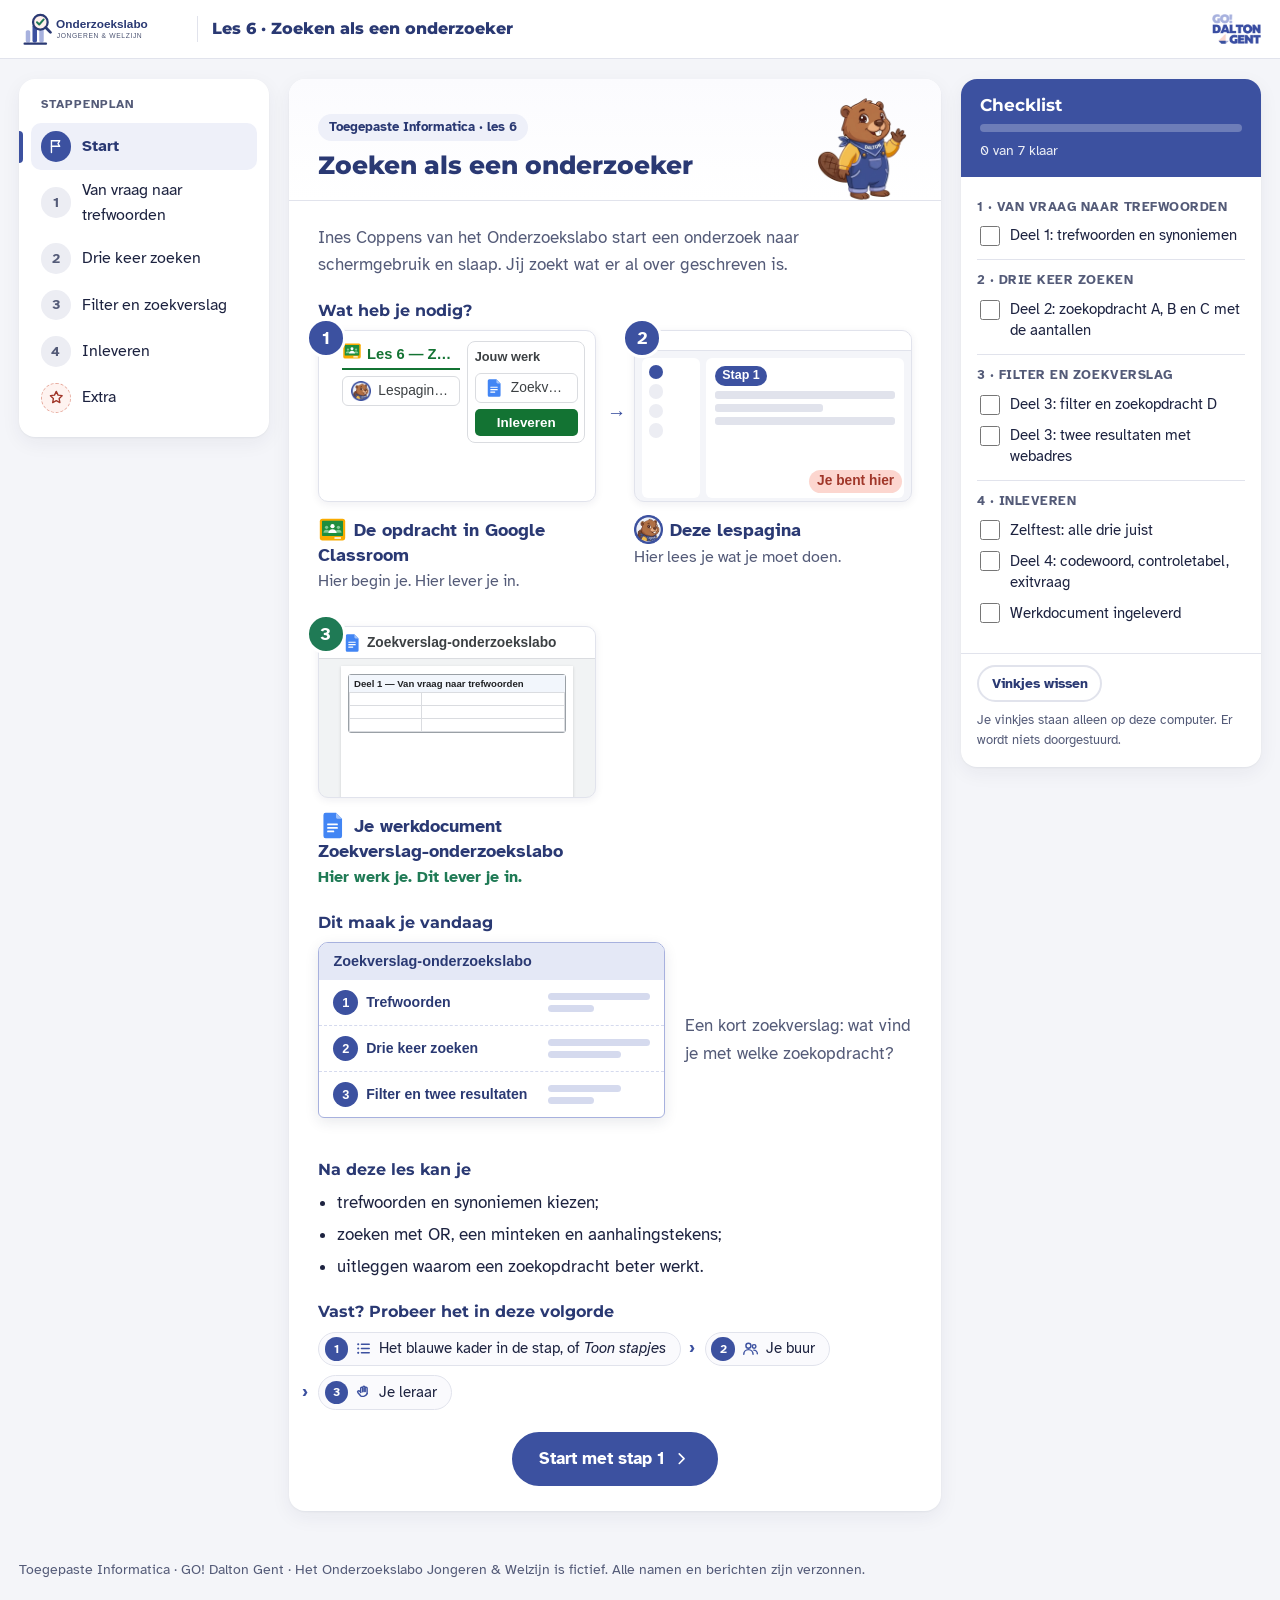
==== commit bf9bef94: "Elke stap begint met Maak deel n; de uitleg in een blauw kader op de lespagina Jonas: 'Maak deel x i" ====
--- a/index.html
+++ b/index.html
@@ -23,6 +23,7 @@
   <symbol id="i-hand" viewBox="0 0 24 24"><path d="M8 12V6a1.5 1.5 0 0 1 3 0v5"/><path d="M11 10.5V4.5a1.5 1.5 0 0 1 3 0v6"/><path d="M14 10.5V6a1.5 1.5 0 0 1 3 0v7.5"/><path d="M8 11.5l-1.5-1.5a1.6 1.6 0 0 0-2.3 2.3l3.6 4.2A6.5 6.5 0 0 0 17 13.5"/></symbol>
   <symbol id="i-left" viewBox="0 0 24 24"><path d="M15 6l-6 6 6 6"/></symbol>
   <symbol id="i-right" viewBox="0 0 24 24"><path d="M9 6l6 6-6 6"/></symbol>
+  <symbol id="i-info" viewBox="0 0 24 24"><circle cx="12" cy="12" r="9"/><path d="M12 11v5.5M12 7.6h.01"/></symbol>
   <symbol id="i-lock" viewBox="0 0 24 24"><rect x="5" y="11" width="14" height="10" rx="2"/><path d="M8 11V8a4 4 0 0 1 8 0v3"/></symbol>
 </svg>
 
@@ -122,7 +123,7 @@
 
           <h2 class="sec">Vast? Probeer het in deze volgorde</h2>
           <ol class="vast">
-            <li><svg class="ic" aria-hidden="true"><use href="#i-list"/></svg><span>Het infokader in je werkdocument, of <em>Toon stapjes</em></span></li>
+            <li><svg class="ic" aria-hidden="true"><use href="#i-list"/></svg><span>Het blauwe kader in de stap, of <em>Toon stapjes</em></span></li>
             <li><svg class="ic" aria-hidden="true"><use href="#i-users"/></svg><span>Je buur</span></li>
             <li><svg class="ic" aria-hidden="true"><use href="#i-hand"/></svg><span>Je leraar</span></li>
           </ol>
@@ -142,45 +143,60 @@
           <div class="todo-box">
             <div class="todo-head"><h3><svg class="ic" aria-hidden="true"><use href="#i-list"/></svg> Wat moet je doen?</h3></div>
             <ol class="doe">
+<li><span class="doe-tekst">Maak deel 1 in je werkdocument.</span><span class="naar-kader"><svg class="ic" aria-hidden="true"><use href="#i-info"/></svg>Gebruik de informatie uit het blauwe kader hieronder.</span></li>
+<li><span class="doe-tekst">Kies nog twee trefwoorden uit de vraag.</span></li>
+<li><span class="doe-tekst">Zoek bij elk trefwoord een synoniem.</span></li>
+<li><span class="doe-tekst">Typ ze in de lichtblauwe vakken.</span><span class="sub">Eén woord per vak. Typ in het vak, niet ernaast.</span></li>
+<li><span class="doe-tekst">Beantwoord vraag 2 in één zin.</span></li>
+            </ol>
+          </div>
+          <div class="info" role="group" aria-labelledby="info-1">
+            <div class="info-kop"><svg class="ic" aria-hidden="true"><use href="#i-info"/></svg><span class="info-soort">Info</span><h3 id="info-1">Van vraag naar trefwoorden</h3><span class="info-bij">bij deel 1</span></div>
+            <div class="info-body"><ul><li><strong>Zoekmachine:</strong> zoekt op woorden. Typ dus geen hele vraag.</li><li><strong>Trefwoord:</strong> een belangrijk woord uit de vraag. Het zegt waarover je zoekt.</li><li><strong>Synoniem:</strong> een ander woord met dezelfde betekenis. Een Engels woord mag ook.</li><li><strong>Kleine woorden</strong> (als, ze, op, hun) laat je weg.</li></ul></div>
+          </div>
+          <div class="tip"><svg class="ic" aria-hidden="true"><use href="#i-bulb"/></svg><p><strong>Staat er een zin in je vak?</strong> Hou één woord over.</p></div>
+        </div>
+        <footer class="card-nav"><button class="btn" type="button" data-goto="start"><svg class="ic" aria-hidden="true"><use href="#i-left"/></svg> Start</button><button class="btn btn-primary" type="button" data-goto="2">Stap 2 <svg class="ic" aria-hidden="true"><use href="#i-right"/></svg></button></footer>
+      </article>
+    </section>
+
+
+    <!-- ===== STAP 2 ===== -->
+    <section class="pane" id="pane-2" aria-labelledby="h-2">
+      <article class="card">
+        <header class="card-head"><div class="tags"><span class="tag tag-step">Stap 2</span><span class="tag tag-where"><img class="logo" src="assets/logos/docs.svg" alt=""> Werkdocument, deel 2</span></div><h2 id="h-2">Drie keer zoeken</h2></header>
+        <div class="card-body">
+          <p class="intro">Je ziet wat elke zoekopdracht oplevert.</p>
+          <div class="todo-box">
+            <div class="todo-head"><h3><svg class="ic" aria-hidden="true"><use href="#i-list"/></svg> Wat moet je doen?</h3></div>
+            <ol class="doe">
+<li><span class="doe-tekst">Maak deel 2 in je werkdocument.</span><span class="naar-kader"><svg class="ic" aria-hidden="true"><use href="#i-info"/></svg>Gebruik de informatie uit het blauwe kader hieronder.</span></li>
 <li><details class="stapjes"><summary><span class="doe-tekst">Open Google in een nieuw tabblad.</span><span class="stapjes-knop" aria-hidden="true"></span></summary>
 <ol class="klein">
 <li><p>Klik rechts van je tabbladen op het plusje.</p><div class="teken-tabs" role="img" aria-label="Tekening van de tabbladen bovenaan in Chrome: Google Classroom, Lespagina Les 6 en Zoekverslag-onderzoekslabo. Het plusje rechts ervan staat in een rood kader."><span class="tt-tab"><img class="logo" src="assets/logos/classroom.svg" alt="">Google Classroom</span><span class="tt-tab"><img class="logo" src="assets/logos/lespagina.webp" alt="">Lespagina · Les 6</span><span class="tt-tab actief"><img class="logo" src="assets/logos/docs.svg" alt="">Zoekverslag-onderzoekslabo</span><span class="tt-tab wijs" style="flex:0 0 auto">+</span></div></li>
 <li><p>Typ <strong>google.com</strong> en druk op <strong>Enter</strong>.</p></li>
 </ol>
 </details></li>
-<li><span class="doe-tekst">Typ je antwoord in het lichtblauwe vak.</span><span class="sub">Typ in het vak, niet ernaast.</span></li>
-<li><span class="doe-tekst">Maak deel 1 in je werkdocument.</span></li>
-            </ol>
-          </div>
-          <div class="tip"><svg class="ic" aria-hidden="true"><use href="#i-bulb"/></svg><p><strong>Staat er een zin in je vak?</strong> Hou één woord over.</p></div>
-        </div>
-        <footer class="card-nav"><button class="btn" type="button" data-goto="start"><svg class="ic" aria-hidden="true"><use href="#i-left"/></svg> Start</button><button class="btn btn-primary" type="button" data-goto="2">Stap 2 <svg class="ic" aria-hidden="true"><use href="#i-right"/></svg></button></footer>
-      </article>
-    </section>
-
-
-    <!-- ===== STAP 2 ===== -->
-    <section class="pane" id="pane-2" aria-labelledby="h-2">
-      <article class="card">
-        <header class="card-head"><div class="tags"><span class="tag tag-step">Stap 2</span><span class="tag tag-where"><img class="logo" src="assets/logos/docs.svg" alt=""> Werkdocument, deel 2</span></div><h2 id="h-2">Drie keer zoeken</h2></header>
-        <div class="card-body">
-          <p class="intro">Je ziet wat elke zoekopdracht oplevert.</p>
-          <div class="todo-box">
-            <div class="todo-head"><h3><svg class="ic" aria-hidden="true"><use href="#i-list"/></svg> Wat moet je doen?</h3></div>
-            <ol class="doe">
-<li><details class="stapjes"><summary><span class="doe-tekst">Typ een zoekopdracht in Google.</span><span class="stapjes-knop" aria-hidden="true"></span></summary>
-<ol class="klein">
-<li><p>Klik in het zoekvak. Typ je zoekopdracht en druk op <strong>Enter</strong>.</p><div class="gzoek" role="img" aria-label="Tekening van het zoekvak van Google met de zoekopdracht slaap jongeren gsm OR smartphone. Het zoekvak staat in een rood kader."><div class="gz-vak wijs">slaap jongeren gsm OR smartphone</div></div></li>
-<li><p>Zoekopdracht C: neem B en zet er <strong>"blauw licht"</strong> en <strong>-kopen</strong> bij.</p><div class="gzoek" role="img" aria-label="Tekening van het zoekvak van Google met de zoekopdracht slaap jongeren gsm OR smartphone, blauw licht tussen aanhalingstekens, en -kopen. Het zoekvak staat in een rood kader."><div class="gz-vak wijs">slaap jongeren gsm OR smartphone "blauw licht" -kopen</div></div><span class="sub">Dit voorbeeld mag je overnemen.</span></li>
+<li><details class="stapjes"><summary><span class="doe-tekst">Zoek drie keer: A, B en C.</span><span class="stapjes-knop" aria-hidden="true"></span></summary>
+<ol class="klein">
+<li><p><strong>A</strong> · Kopieer de vraag van Ines uit je werkdocument. Plak ze in het zoekvak en druk op <strong>Enter</strong>.</p><div class="gzoek" role="img" aria-label="Tekening van het zoekvak van Google met de hele vraag: Slapen jongeren slechter als ze 's avonds op hun gsm zitten? Het zoekvak staat in een rood kader."><div class="gz-vak wijs">Slapen jongeren slechter als ze 's avonds op hun gsm zitten?</div></div><span class="sub">Tel de resultaten. Schrijf het getal bij A.</span></li>
+<li><p><strong>B</strong> · Wis de vraag. Typ <strong>geen zin</strong> meer: alleen je drie trefwoorden uit deel 1. Zet <strong>OR</strong> tussen gsm en smartphone.</p><div class="gzoek" role="img" aria-label="Tekening van het zoekvak met slapen jongeren gsm OR smartphone. Slapen jongeren zijn je trefwoorden uit deel 1, gsm OR smartphone is een trefwoord OR zijn synoniem. Niet goed: nog de hele zin met OR erbij, of alleen gsm OR smartphone, want dan zoek je niet meer naar slaap en jongeren."><div class="gz-vak wijs">slapen jongeren gsm OR smartphone</div><ul class="gz-uitleg"><li><code>slapen jongeren</code> je trefwoorden uit deel 1</li><li><code>gsm OR smartphone</code> trefwoord OR synoniem</li></ul><ul class="gz-uitleg niet"><li><b>Niet:</b> <code>Slapen jongeren slechter als … gsm OR smartphone</code> nog een zin</li><li><b>Niet:</b> <code>gsm OR smartphone</code> dan zoek je niet naar slaap en jongeren</li></ul></div><span class="sub">Een voorbeeld: gebruik jouw trefwoorden uit deel 1.</span></li>
+<li><p><strong>C</strong> · Laat B staan. Zet er een woordgroep tussen aanhalingstekens en een woord met een minteken achter.</p><div class="gzoek" role="img" aria-label="Tekening van het zoekvak met zoekopdracht B, daarachter blauw licht tussen aanhalingstekens en -kopen. Blauw licht tussen aanhalingstekens zoekt precies die woorden, -kopen toont geen pagina's met kopen."><div class="gz-vak wijs">slapen jongeren gsm OR smartphone "blauw licht" -kopen</div><ul class="gz-uitleg"><li><code>slapen jongeren gsm OR smartphone</code> zoekopdracht B</li><li><code>"blauw licht"</code> precies deze woorden</li><li><code>-kopen</code> geen pagina's met kopen</li></ul></div><span class="sub">Dit voorbeeld mag je overnemen.</span></li>
 </ol>
 </details></li>
-<li><details class="stapjes"><summary><span class="doe-tekst">Tel de gewone resultaten.</span><span class="stapjes-knop" aria-hidden="true"></span></summary>
-<ol class="klein">
-<li><p>Tel de eerste 5 gewone resultaten. Sla het AI-overzicht en de advertenties over.</p><div class="gres" role="img" aria-label="Tekening van een pagina met zoekresultaten. Boven staan het AI-overzicht en een advertentie met Gesponsord: die tellen niet mee. Eronder staan gewone resultaten: die tellen wel mee."><div class="gr-blok nee"><span class="gr-naam">AI-overzicht <span>telt niet</span></span><i class="gr-lijn"></i><i class="gr-lijn kort"></i></div><div class="gr-blok nee"><span class="gr-naam">Gesponsord <span>telt niet</span></span><i class="gr-lijn"></i><i class="gr-lijn kort"></i></div><div class="gr-blok ja"><span class="gr-naam">Gewoon resultaat 1 <span>telt</span></span><i class="gr-lijn"></i><i class="gr-lijn kort"></i></div><div class="gr-blok ja"><span class="gr-naam">Gewoon resultaat 2 <span>telt</span></span><i class="gr-lijn"></i><i class="gr-lijn kort"></i></div></div></li>
+<li><details class="stapjes"><summary><span class="doe-tekst">Tel na elke zoekopdracht de resultaten.</span><span class="stapjes-knop" aria-hidden="true"></span></summary>
+<ol class="klein">
+<li><p>Kijk naar de eerste 5 gewone resultaten. Sla het AI-overzicht en de advertenties over.</p><div class="gres" role="img" aria-label="Tekening van een pagina met zoekresultaten. Boven staan het AI-overzicht en een advertentie met Gesponsord: die tellen niet mee. Eronder staan gewone resultaten: die tellen wel mee."><div class="gr-blok nee"><span class="gr-naam">AI-overzicht <span>telt niet</span></span><i class="gr-lijn"></i><i class="gr-lijn kort"></i></div><div class="gr-blok nee"><span class="gr-naam">Gesponsord <span>telt niet</span></span><i class="gr-lijn"></i><i class="gr-lijn kort"></i></div><div class="gr-blok ja"><span class="gr-naam">Gewoon resultaat 1 <span>telt</span></span><i class="gr-lijn"></i><i class="gr-lijn kort"></i></div><div class="gr-blok ja"><span class="gr-naam">Gewoon resultaat 2 <span>telt</span></span><i class="gr-lijn"></i><i class="gr-lijn kort"></i></div></div></li>
+<li><p>Gaat een resultaat over slaap én schermen én jongeren? Dan telt het.</p></li>
+<li><p>Schrijf in deel 2 wat je typte en het getal (0 tot 5).</p><div class="zv-tabel" role="img" aria-label="Tekening van de tabel van deel 2, ingevuld als voorbeeld. Rij A: de hele vraag, 1. Rij B: slapen jongeren gsm OR smartphone, 3. Rij C: slapen jongeren gsm OR smartphone, blauw licht tussen aanhalingstekens, -kopen, 4."><div class="zv-rij"><span></span><span>Wat typte je?</span><span>0–5</span></div><div class="zv-rij"><span>A</span><span class="grijs">Slapen jongeren slechter als ze 's avonds op hun gsm zitten?</span><span class="vak">1</span></div><div class="zv-rij"><span>B</span><span class="vak">slapen jongeren gsm OR smartphone</span><span class="vak">3</span></div><div class="zv-rij"><span>C</span><span class="vak">slapen jongeren gsm OR smartphone "blauw licht" -kopen</span><span class="vak">4</span></div></div><span class="sub">Een voorbeeld: jouw getallen mogen anders zijn.</span></li>
 </ol>
 </details><span class="sub">Je buur telt misschien andere resultaten: dat is normaal.</span></li>
-<li><span class="doe-tekst">Maak deel 2 in je werkdocument.</span></li>
-            </ol>
+<li><span class="doe-tekst">Beantwoord vraag 2 over je minteken.</span></li>
+            </ol>
+          </div>
+          <div class="info" role="group" aria-labelledby="info-2">
+            <div class="info-kop"><svg class="ic" aria-hidden="true"><use href="#i-info"/></svg><span class="info-soort">Info</span><h3 id="info-2">Zo typ je het in Google</h3><span class="info-bij">bij deel 2</span></div>
+            <div class="info-body"><ul><li><strong>Alle woorden erin:</strong> een spatie tussen de woorden: <code>slaap jongeren</code></li><li><strong>Een van twee woorden:</strong> OR in hoofdletters ertussen: <code>gsm OR smartphone</code></li><li><strong>Een woord niet:</strong> een minteken vlak voor het woord, zonder spatie: <code>-app</code></li><li><strong>Precies deze woorden:</strong> tussen aanhalingstekens: <code>"blauw licht"</code></li></ul></div>
           </div>
           <div class="tip"><svg class="ic" aria-hidden="true"><use href="#i-bulb"/></svg><p><strong>Staat er bovenaan een AI-overzicht?</strong> Tel het niet mee.</p></div>
         </div>
@@ -198,6 +214,7 @@
           <div class="todo-box">
             <div class="todo-head"><h3><svg class="ic" aria-hidden="true"><use href="#i-list"/></svg> Wat moet je doen?</h3></div>
             <ol class="doe">
+<li><span class="doe-tekst">Maak deel 3 in je werkdocument.</span><span class="naar-kader"><svg class="ic" aria-hidden="true"><use href="#i-info"/></svg>Gebruik de informatie uit het blauwe kader hieronder.</span></li>
 <li><details class="stapjes"><summary><span class="doe-tekst">Kies een filter onder <span class="ui">Tools</span>.</span><span class="stapjes-knop" aria-hidden="true"></span></summary>
 <ol class="klein">
 <li><p>Zoek je beste zoekopdracht. Klik onder het zoekvak op <span class="ui">Tools</span>.</p><div class="gzoek" role="img" aria-label="Tekening van het zoekvak van Google met daaronder de tabs Alle, Afbeeldingen, Video's, Nieuws en Tools. Tools staat in een rood kader."><div class="gz-vak">slaap jongeren gsm OR smartphone</div><div class="gz-tabs"><span class="aan">Alle</span><span>Afbeeldingen</span><span>Video's</span><span>Nieuws</span><span class="wijs">Tools</span></div></div></li>
@@ -205,8 +222,20 @@
 <li><p>Kies <span class="ui">Afgelopen jaar</span>.</p><div class="gzoek" role="img" aria-label="Tekening van de lijst met periodes: Elke periode, Afgelopen uur, Afgelopen 24 uur, Afgelopen week, Afgelopen maand, Afgelopen jaar in een rood kader, en Aangepaste periode."><div class="gz-lijst"><div>Elke periode</div><div>Afgelopen uur</div><div>Afgelopen 24 uur</div><div>Afgelopen week</div><div>Afgelopen maand</div><div class="wijs">Afgelopen jaar</div><div>Aangepaste periode…</div></div></div></li>
 </ol>
 </details><span class="sub">Weer weg: klik onder <span class="ui">Tools</span> op <span class="ui">Wissen</span>.</span></li>
-<li><span class="doe-tekst">Maak deel 3 in je werkdocument.</span></li>
-            </ol>
+<li><details class="stapjes"><summary><span class="doe-tekst">Kopieer het webadres van twee resultaten.</span><span class="stapjes-knop" aria-hidden="true"></span></summary>
+<ol class="klein">
+<li><p>Klik op een bruikbaar resultaat.</p></li>
+<li><p>Klik bovenaan in de adresbalk. Het hele adres wordt blauw.</p><div class="adresbalk" role="img" aria-label="Tekening van de adresbalk van Chrome met het webadres van een pagina, blauw geselecteerd, in een rood kader."><span class="ab-pijlen">&larr; &rarr; &#8635;</span><span class="ab-vak wijs"><span class="ab-adres">www.voorbeeld.be/slaap-en-schermen</span></span></div></li>
+<li><p>Druk op <strong>Ctrl</strong> + <strong>C</strong>.</p></li>
+<li><p>Klik in deel 3 in het vak onder <em>Webadres</em>. Druk op <strong>Ctrl</strong> + <strong>V</strong>.</p></li>
+</ol>
+</details></li>
+<li><span class="doe-tekst">Leg uit waarom D beter werkt dan A.</span></li>
+            </ol>
+          </div>
+          <div class="info" role="group" aria-labelledby="info-3">
+            <div class="info-kop"><svg class="ic" aria-hidden="true"><use href="#i-info"/></svg><span class="info-soort">Info</span><h3 id="info-3">Een filter en een bruikbaar resultaat</h3><span class="info-bij">bij deel 3</span></div>
+            <div class="info-body"><ul><li><strong>Filter:</strong> een keuze onder het zoekvak die maar een deel van de resultaten toont, bv. alleen het afgelopen jaar.</li><li><strong>Bruikbaar:</strong> het resultaat gaat over slaap én schermen.</li><li><strong>Webadres:</strong> het adres van de pagina zelf, bovenaan in de adresbalk.</li></ul></div>
           </div>
           <div class="tip"><svg class="ic" aria-hidden="true"><use href="#i-bulb"/></svg><p><strong>Begint je webadres met google.com?</strong> Klik eerst op het resultaat. Kopieer dan het adres.</p></div>
         </div>
@@ -228,7 +257,7 @@
         <div class="card-body">
           <p class="intro">Beantwoord eerst de drie vragen: zijn ze allemaal juist, dan zie je hoe je inlevert.</p>
           <div class="quiz">
-            <div class="quiz-q" data-ok="Juist. OR zegt: het ene woord, het andere woord, of allebei. Zo vind je meer." data-nok="Nog niet. Kijk in deel 2 in het infokader: wat doet OR?">
+            <div class="quiz-q" data-ok="Juist. OR zegt: het ene woord, het andere woord, of allebei. Zo vind je meer." data-nok="Nog niet. Kijk in stap 2 in het blauwe kader: wat doet OR?">
               <p>1. Waarom zet je OR tussen gsm en smartphone?</p>
               <div class="opts">
                 <button type="button" data-right>Zo vind je pagina's met het ene of het andere woord</button>
@@ -237,7 +266,7 @@
               </div>
               <p class="feedback" role="status"></p>
             </div>
-            <div class="quiz-q" data-ok="Juist. Het minteken staat vlak voor het woord, zonder spatie." data-nok="Nog niet. Kijk in deel 2 in het infokader: waar staat het minteken?">
+            <div class="quiz-q" data-ok="Juist. Het minteken staat vlak voor het woord, zonder spatie." data-nok="Nog niet. Kijk in stap 2 in het blauwe kader: waar staat het minteken?">
               <p>2. Welke zoekopdracht sluit pagina's over baby's uit?</p>
               <div class="opts">
                 <button type="button">slaap jongeren - baby</button>
@@ -246,7 +275,7 @@
               </div>
               <p class="feedback" role="status"></p>
             </div>
-            <div class="quiz-q" data-ok="Juist. Het AI-overzicht en de advertenties tel je niet mee." data-nok="Nog niet. Kijk in deel 2 in het infokader: wat tel je?">
+            <div class="quiz-q" data-ok="Juist. Het AI-overzicht en de advertenties tel je niet mee." data-nok="Nog niet. Kijk in stap 2 naar de tip: wat tel je niet mee?">
               <p>3. Je telt de eerste 5 resultaten. Wat tel je niet mee?</p>
               <div class="opts">
                 <button type="button">Een resultaat van een krant</button>
--- a/css/style.css
+++ b/css/style.css
@@ -662,3 +662,29 @@
 .gres .nee .gr-naam span { color: #C5221F; }
 .gres .ja .gr-naam span { color: #137333; }
 .gz-vak.wijs { box-shadow: 0 0 0 2px #fff, 0 0 0 5px #C5221F; }
+
+/* MWW les 6, stap 2 (26-11-2026, Jonas: "meer hulp over wat er van hen verwacht wordt"):
+   .gz-uitleg = wat elk stuk van de zoekopdracht betekent (en .niet: wat fout is); .zv-tabel = de tabel van deel 2 als voorbeeld. */
+.gz-uitleg { list-style: none; margin: 10px 0 0; padding: 0; display: grid; gap: 5px; font-size: 13px; color: #3C4043; }
+.gz-uitleg li { display: flex; flex-wrap: wrap; gap: 3px 8px; align-items: baseline; }
+.gz-uitleg code { font-family: inherit; font-weight: 700; background: #E8F0FE; color: #174EA6; border-radius: 4px; padding: 1px 6px; overflow-wrap: anywhere; }
+.gz-uitleg.niet { border-top: 1px dashed #DADCE0; padding-top: 8px; }
+.gz-uitleg.niet b { color: #C5221F; }
+.gz-uitleg.niet code { background: #FCE8E6; color: #A50E0E; }
+.zv-tabel { width: 100%; max-width: 460px; justify-self: start; border: 1px solid #A7B1DE; border-radius: 6px; overflow: hidden; background: #fff; font-family: Calibri, "Segoe UI", Arial, sans-serif; font-size: 13px; color: #1F1F1F; }
+.zv-tabel .zv-rij { display: grid; grid-template-columns: 2.2em 1fr 3.2em; border-top: 1px solid #D5DAEE; }
+.zv-tabel .zv-rij:first-child { border-top: 0; background: #E4E8F6; font-weight: 700; color: #2A3973; }
+.zv-tabel span { padding: 5px 8px; overflow-wrap: anywhere; }
+.zv-tabel .zv-rij span:first-child { font-weight: 700; }
+.zv-tabel .vak { background: #F3F5FC; border-left: 1px solid #D5DAEE; }
+.zv-tabel .grijs { color: #5F6368; font-style: italic; border-left: 1px solid #D5DAEE; }
+
+/* ---- Les 6 (26-11-2026): de uitleg in een blauw kader onderaan de stap, met een verwijzing in de eerste handeling
+   (Jonas: "Maak deel x in het werkdocument. Gebruik de informatie uit het kader") ---- */
+.naar-kader { display: flex; align-items: center; gap: .4rem; margin-top: .3rem; color: var(--navy); font-weight: 700; font-size: .95rem; }
+.naar-kader .ic { width: 1.1rem; height: 1.1rem; flex: 0 0 auto; }
+.info-body code { font-family: var(--mono); font-weight: 700; color: var(--navy-deep); background: #fff; border: 1px solid var(--peri); border-radius: 6px; padding: 0 .35rem; white-space: nowrap; }
+.adresbalk { display: flex; align-items: center; gap: .6rem; max-width: 30rem; margin-top: .5rem; padding: .45rem .6rem; background: #F1F3F4; border-radius: 10px; font-size: .9rem; }
+.ab-pijlen { color: var(--muted); letter-spacing: .25rem; white-space: nowrap; }
+.ab-vak { flex: 1; background: #fff; border-radius: 999px; padding: .25rem .7rem; overflow: hidden; }
+.ab-adres { background: #C9DCF8; padding: 0 .1rem; white-space: nowrap; }
